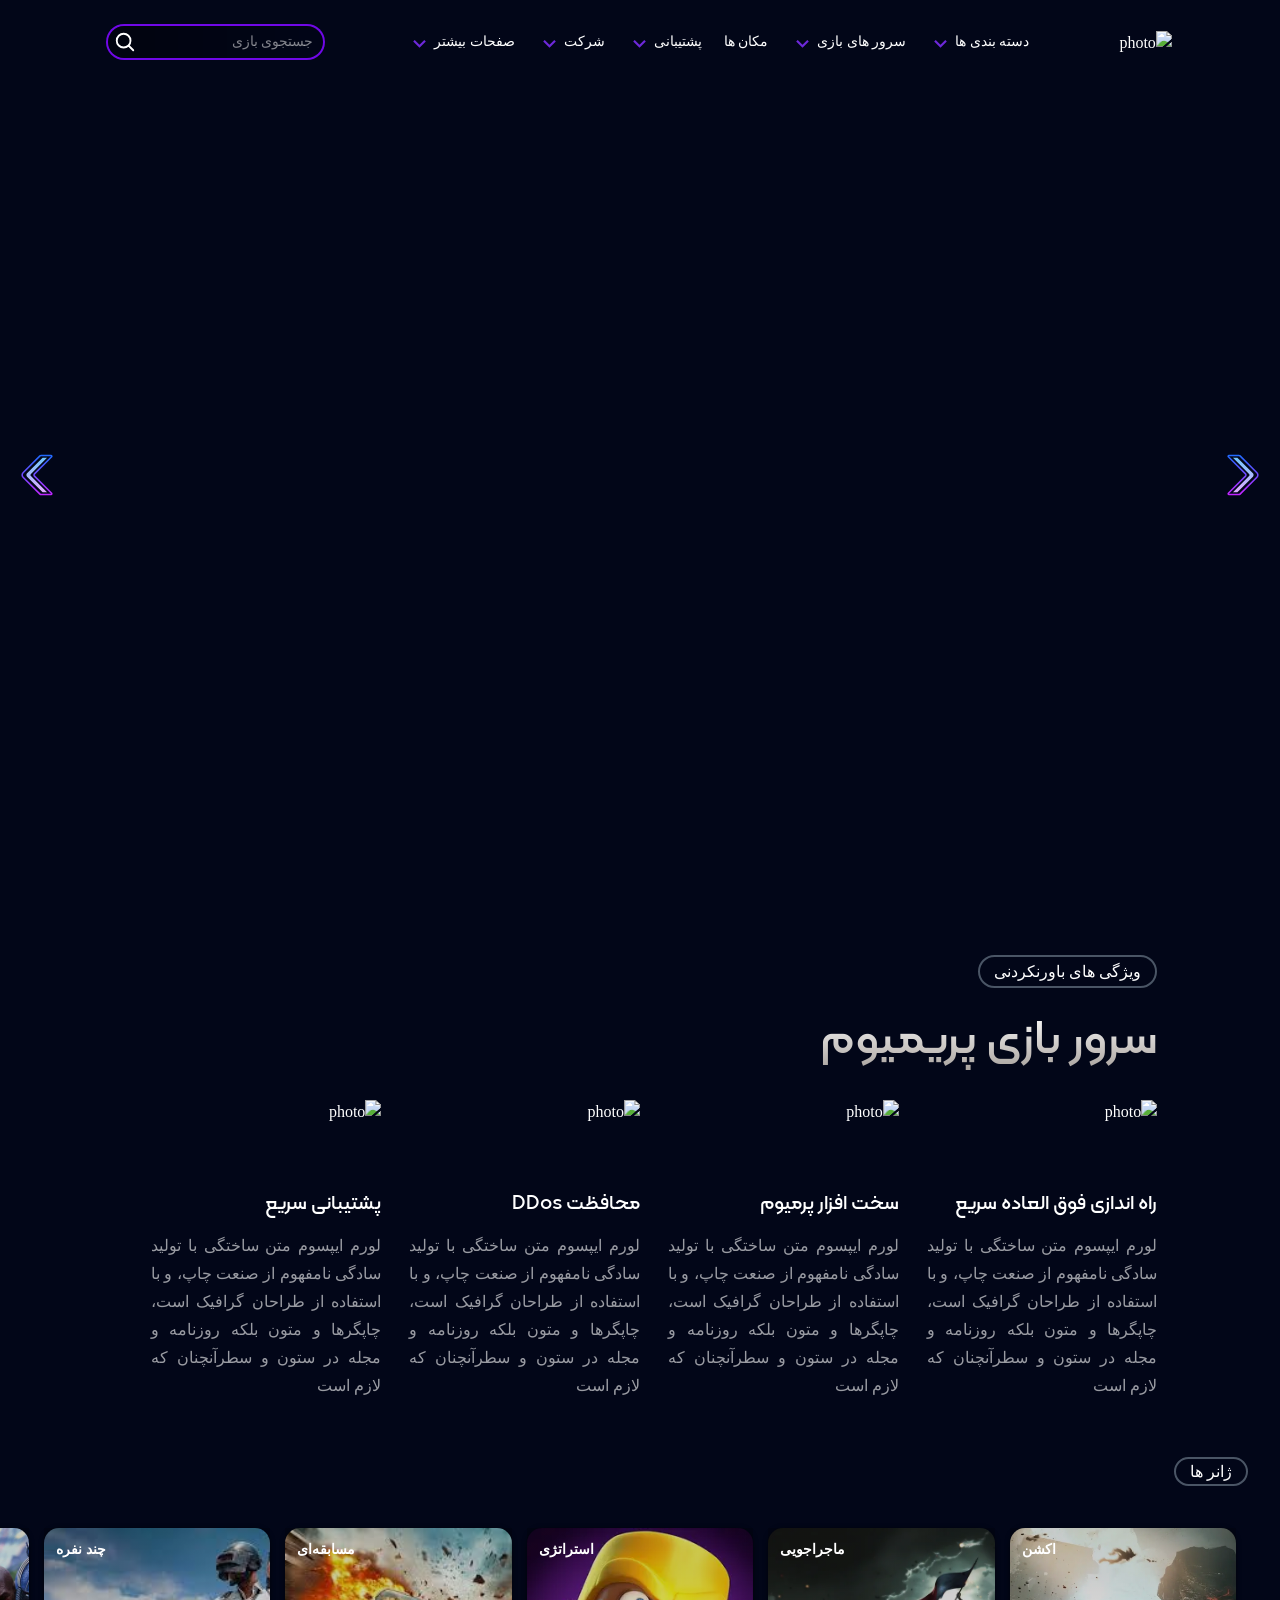
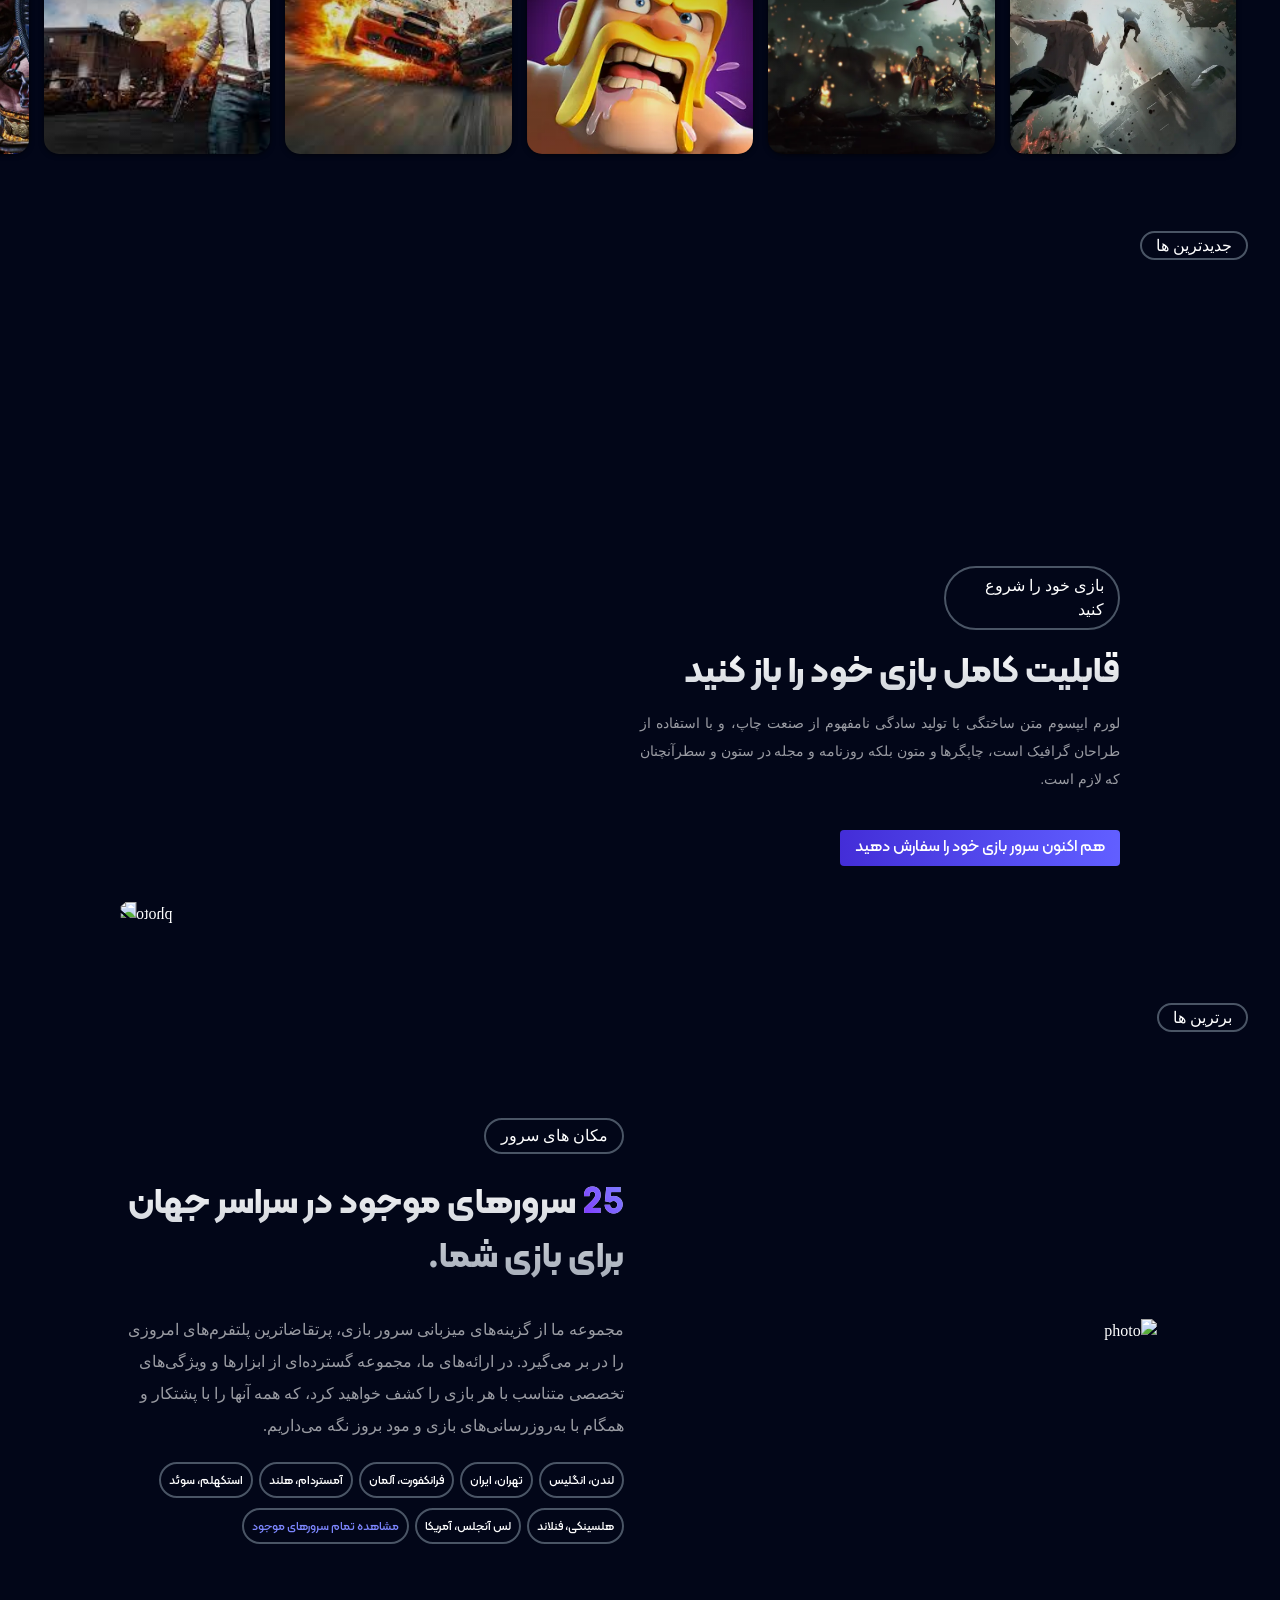
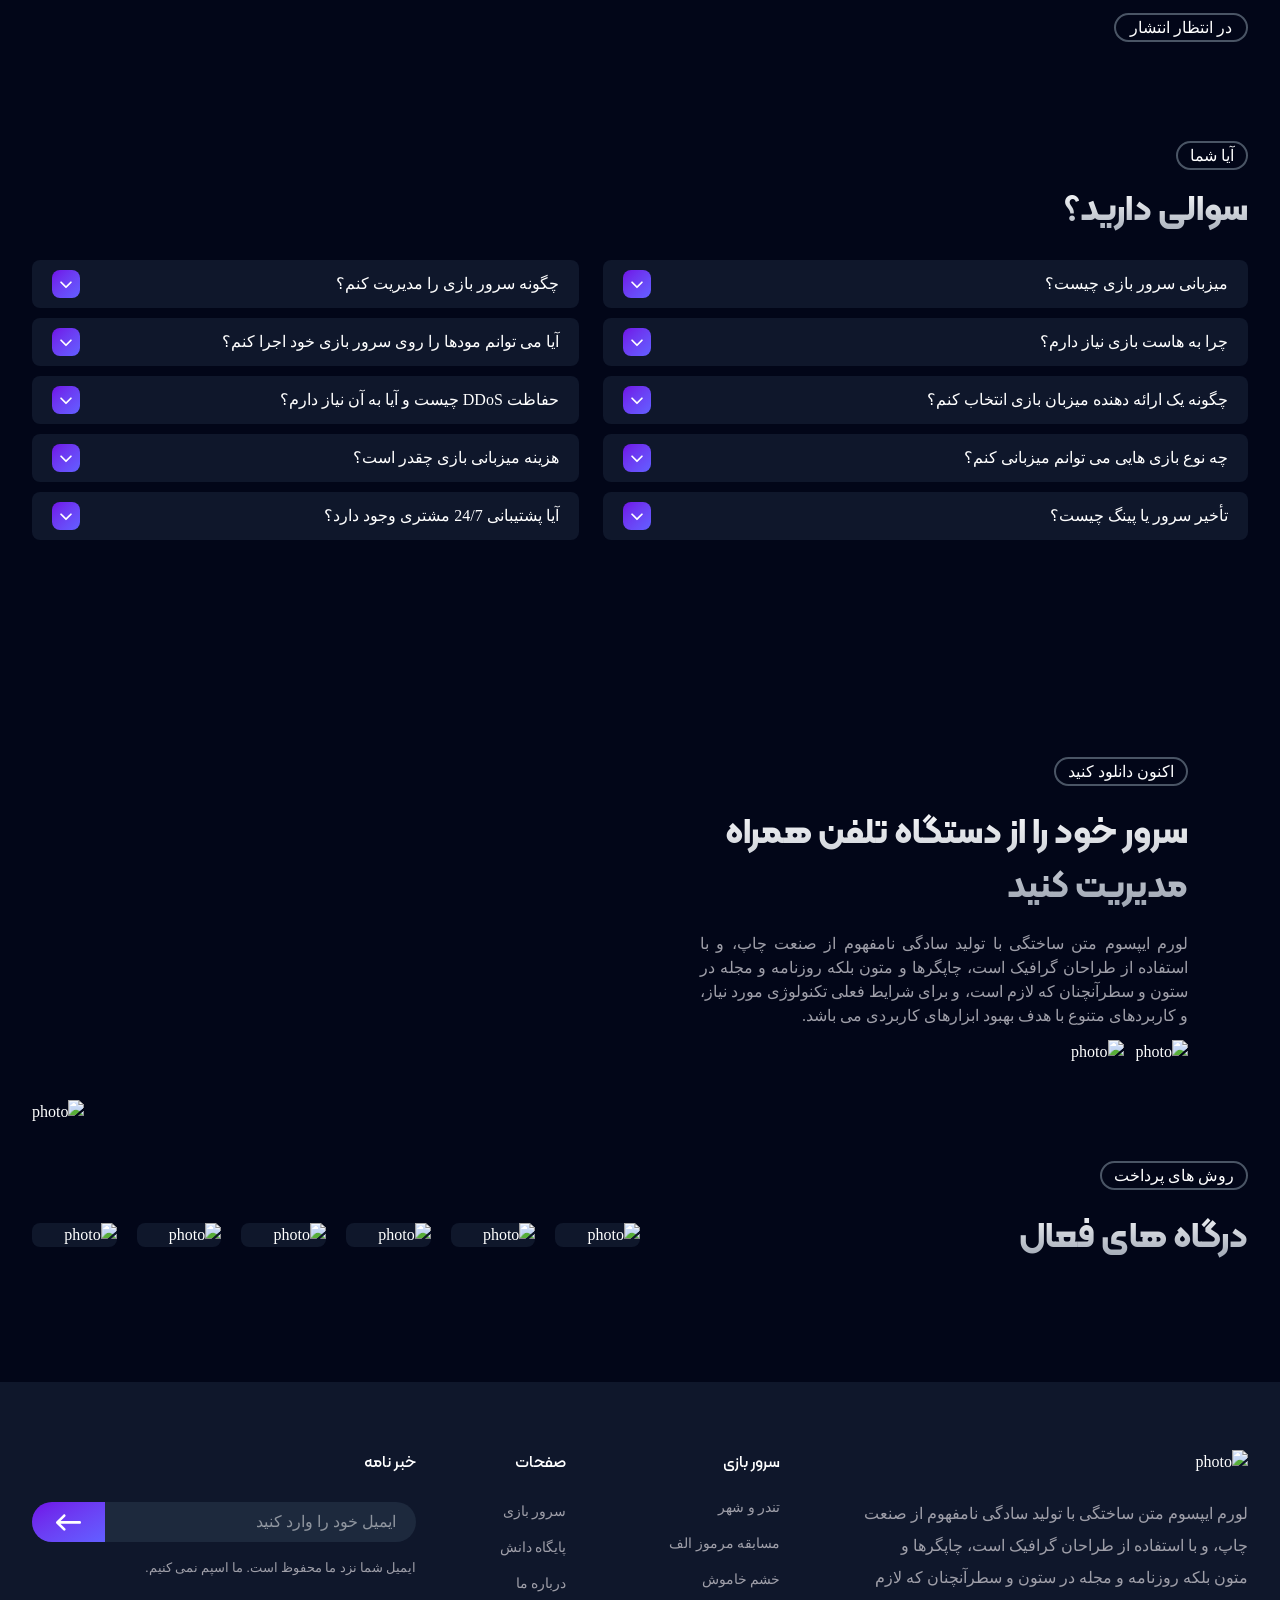
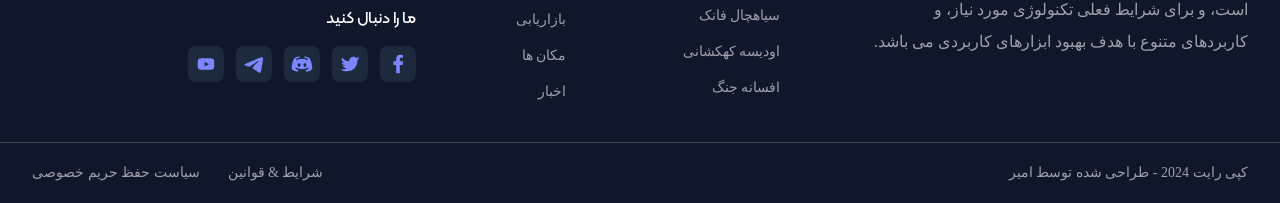
==== index.html @ cc90fe08 "fix some bugs" ====
<!DOCTYPE html>
<html dir="rtl" class="overflow-x-hidden scroll-smooth">
  <head>
    <meta charset="UTF-8" />
    <meta name="viewport" content="width=device-width, initial-scale=1.0" />
    <title>Play host</title>
    <link rel="preload" href="img/loading-img.png" as="image">
    <link rel="preload" href="img/cursors/custom-cursor.png" as="image">
    <link rel="preload" href="img/cursors/custom-pointer.png" as="image">
    <link rel="icon" type="image/x-icon" href="img/icons8-game-96.png">
    <link rel="stylesheet" href="assets/swiper-bundle.min.css">
    <link href="assets/aos.css" rel="stylesheet">
    <link href="./src/output.css" rel="stylesheet" />
  </head>
  <body id="top"  >
   <div dir="ltr" id="loader" class=" h-screen w-screen justify-center items-center flex flex-col overflow-hidden md:bg-gradient-to-r from-[#13bde844]  via-[#020618] via-[50%] to-[#d819395f]">
      <img
        class="loading-img"
        width="600"
        height="100"
        src="img/loading-img.png"
        alt="loading"
      />
        <h1 class="loading-text font-extrabold text-3xl md:text-5xl">L O A D I N G ...</h1>
   </div>
  
    <div class="content hidden">
  
    <!-- start up to top section  -->
    <div id="up-to-top-container" class="fixed hidden  items-center gap-6 -right-10 top-1/2 z-100 -rotate-90 text-white text-sm opacity-0 invisible transition-all duration-500 md:flex">
      <a href="#top">به بالا بروید</a>
      <div class="h-0.5 w-25 bg-gray-700 ">
        <div id="up-to-top" class="h-full w-0  bg-indigo-700  transition-all"></div>
      </div>
     </div>
      <!-- finish up to top section  -->

      <!-- start header section -->
      <header  class="h-auto md:h-screen w-screen relative overflow-hidden select-none">
         <!-- start navbar section -->
        <nav class="bg-slate-950 py-2 px-6 transition-all duration-300 flex justify-between items-center w-full fixed top-0 z-100 text-white select-none lg:bg-transparent  xl:justify-evenly 2xl:px-20" >
          <button id="toggle-menu-btn" class=" lg:hidden z-50">
            <svg
              xmlns="http://www.w3.org/2000/svg"
              viewBox="0 0 64 64"
              width="40"
              height="40"
            >
              <linearGradient
                id="BTq72ScaTZ1UBmT8omo2pa"
                x1="32"
                x2="32"
                y1="5.333"
                y2="59.867"
                gradientUnits="userSpaceOnUse"
                spreadMethod="reflect"
              >
                <stop offset="0" stop-color="#1a6dff" />
                <stop offset="1" stop-color="#c822ff" />
              </linearGradient>
              <path
                fill="url(#BTq72ScaTZ1UBmT8omo2pa)"
                d="M32,58C17.663,58,6,46.337,6,32S17.663,6,32,6s26,11.663,26,26S46.337,58,32,58z M32,8 C18.767,8,8,18.767,8,32s10.767,24,24,24s24-10.767,24-24S45.233,8,32,8z"
              />
              <linearGradient
                id="BTq72ScaTZ1UBmT8omo2pb"
                x1="32"
                x2="32"
                y1="5.333"
                y2="59.867"
                gradientUnits="userSpaceOnUse"
                spreadMethod="reflect"
              >
                <stop offset="0" stop-color="#1a6dff" />
                <stop offset="1" stop-color="#c822ff" />
              </linearGradient>
              <path
                fill="url(#BTq72ScaTZ1UBmT8omo2pb)"
                d="M32,52c-11.028,0-20-8.972-20-20s8.972-20,20-20s20,8.972,20,20S43.028,52,32,52z M32,14 c-9.925,0-18,8.075-18,18s8.075,18,18,18s18-8.075,18-18S41.925,14,32,14z"
              />
              <linearGradient
                id="BTq72ScaTZ1UBmT8omo2pc"
                x1="32"
                x2="32"
                y1="21.5"
                y2="26.336"
                gradientUnits="userSpaceOnUse"
                spreadMethod="reflect"
              >
                <stop offset="0" stop-color="#6dc7ff" />
                <stop offset="1" stop-color="#e6abff" />
              </linearGradient>
              <path
                fill="url(#BTq72ScaTZ1UBmT8omo2pc)"
                d="M42,25c0,0.552-0.448,1-1,1H23c-0.552,0-1-0.448-1-1v-2c0-0.552,0.448-1,1-1h18 c0.552,0,1,0.448,1,1V25z"
              />
              <linearGradient
                id="BTq72ScaTZ1UBmT8omo2pd"
                x1="32"
                x2="32"
                y1="29.333"
                y2="34.5"
                gradientUnits="userSpaceOnUse"
                spreadMethod="reflect"
              >
                <stop offset="0" stop-color="#6dc7ff" />
                <stop offset="1" stop-color="#e6abff" />
              </linearGradient>
              <path
                fill="url(#BTq72ScaTZ1UBmT8omo2pd)"
                d="M42,33c0,0.552-0.448,1-1,1H23c-0.552,0-1-0.448-1-1v-2c0-0.552,0.448-1,1-1h18 c0.552,0,1,0.448,1,1V33z"
              />
              <linearGradient
                id="BTq72ScaTZ1UBmT8omo2pe"
                x1="32"
                x2="32"
                y1="37"
                y2="41.337"
                gradientUnits="userSpaceOnUse"
                spreadMethod="reflect"
              >
                <stop offset="0" stop-color="#6dc7ff" />
                <stop offset="1" stop-color="#e6abff" />
              </linearGradient>
              <path
                fill="url(#BTq72ScaTZ1UBmT8omo2pe)"
                d="M42,41c0,0.552-0.448,1-1,1H23c-0.552,0-1-0.448-1-1v-2c0-0.552,0.448-1,1-1h18 c0.552,0,1,0.448,1,1V41z"
              />
            </svg>
          </button>
          <a href="index.html" class="py-3 z-50 max-w-48 lg:max-w-42 xl:max-w-48">
            <img class="md:hidden" src="img/navbar/logo-mobile.png" alt="photo" />
            <img
              class="hidden md:inline-block"
              src="  img/navbar/logo.png"
              alt="photo"
            />
          </a>
          <ul id="toggle-menu"  class= "scrollbar-hidden transition-all z-50 duration-700 ease-out bg-slate-950 text-sm absolute w-screen h-screen overflow-y-auto  divide-y-1 divide-gray-800 top-13 right-0 pt-10 pb-25 px-5 md:pr-12 translate-x-3/2 lg:static lg:overflow-visible lg:translate-0 lg:bg-transparent lg:flex  lg:gap-1.5 lg:w-auto lg:divide-y-0 lg:h-auto lg:my-0 lg:py-3 lg:px-0 xl:gap-4" >
            
            <li id="nav-items" class=" max-h-12 overflow-hidden w-11/12 flex flex-wrap justify-between items-center  transition-all duration-300 lg:overflow-visible  lg:w-auto lg:gap-0.5 lg:pr-1.5 lg:flex-nowrap lg:relative lg:hover:text-white group">
              <a href="javascript:void(0)" class="grow transition-all duration-300 hover:text-violet-300 py-3 lg:grow-0 lg:hover:text-white">دسته بندی ها</a>
              <svg
              class="lg:group-hover:rotate-180 transition-all duration-300"
                xmlns="http://www.w3.org/2000/svg"
                viewBox="0 0 24 24"
                width="25"
                height="25"
              >
                <path
                  d="M12 14.071L7.429 9.5 5.929 11 12 17.071 18.071 11 16.571 9.5z"
                  fill="#6D28D9"
                />
              <ul class=" w-1/1  pr-9  flex flex-col gap-0 transition-all duration-300 divide-y-1 divide-gray-800 lg:z-30 lg:absolute lg:top-4/2 lg:bg-slate-950 lg:px-0 lg:h-auto lg:w-56 lg:border-1 lg:border-slate-950 lg:opacity-0 lg:invisible lg:group-hover:top-1/1 lg:group-hover:opacity-100 lg:group-hover:visible">
                <li class=" block transition-all duration-300 hover:text-violet-300 lg:px-3 lg:hover:bg-violet-700 lg:hover:text-white"><a href="search.html?platform=1" class="py-3 block">بازی های Pc</a></li>
                <li class=" block transition-all duration-300 hover:text-violet-300 lg:px-3 lg:hover:bg-violet-700 lg:hover:text-white"><a href="search.html?platform=2" class="py-3 block">بازی های پلی استیشن</a></li>
                <li class=" block transition-all duration-300 hover:text-violet-300 lg:px-3 lg:hover:bg-violet-700 lg:hover:text-white"><a href="search.html?platform=8" class="py-3 block">بازی های Android</a></li>
                <li class=" block transition-all duration-300 hover:text-violet-300 lg:px-3 lg:hover:bg-violet-700 lg:hover:text-white"><a href="search.html?platform=4" class="py-3 block">بازی های ios</a></li>
                <li class=" block transition-all duration-300 hover:text-violet-300 lg:px-3 lg:hover:bg-violet-700 lg:hover:text-white"><a href="search.html?platform=3" class="py-3 block">بازی های Xbox</a></li>
              </ul>
            </li>
            <li id="nav-items" class=" max-h-12 overflow-hidden w-11/12 flex flex-wrap justify-between items-center  transition-all duration-300 lg:overflow-visible  lg:w-auto lg:gap-0.5 lg:pr-1.5 lg:flex-nowrap lg:relative lg:hover:text-white group ">
              <a href="javascript:void(0)" class="grow transition-all duration-300 hover:text-violet-300 py-3 lg:grow-0 lg:hover:text-white">سرور های بازی</a>
               <svg
              class="lg:group-hover:rotate-180 transition-all duration-300"
                xmlns="http://www.w3.org/2000/svg"
                viewBox="0 0 24 24"
                width="25"
                height="25"
              >
                <path
                  d="M12 14.071L7.429 9.5 5.929 11 12 17.071 18.071 11 16.571 9.5z"
                  fill="#6D28D9"
                />
              </svg>
              <ul class=" w-1/1  pr-9  flex flex-col gap-0 transition-all duration-300 divide-y-1 divide-gray-800 lg:z-30 lg:absolute lg:top-4/2 lg:bg-slate-950 lg:px-0 lg:h-auto lg:w-56 lg:border-1 lg:border-slate-950 lg:opacity-0 lg:invisible lg:group-hover:top-1/1 lg:group-hover:opacity-100 lg:group-hover:visible">
                <li class=" block transition-all duration-300 hover:text-violet-300 lg:px-3 lg:hover:bg-violet-700 lg:hover:text-white "><a href="javascript:void(0)" class="py-3 block">سرور بازی اول</a></li>
                <li class=" block transition-all duration-300 hover:text-violet-300 lg:px-3 lg:hover:bg-violet-700 lg:hover:text-white "><a href="javascript:void(0)" class="py-3 block">سرور بازی دوم</a></li>
                <li class=" block transition-all duration-300 hover:text-violet-300 lg:px-3 lg:hover:bg-violet-700 lg:hover:text-white "><a href="javascript:void(0)" class="py-3 block">جدول قیمت گزاری اول</a></li>
                <li class=" block transition-all duration-300 hover:text-violet-300 lg:px-3 lg:hover:bg-violet-700 lg:hover:text-white "><a href="javascript:void(0)" class="py-3 block">جدول قیمت گزاری دوم</a></li>
                <li class=" block transition-all duration-300 hover:text-violet-300 lg:px-3 lg:hover:bg-violet-700 lg:hover:text-white "><a href="javascript:void(0)" class="py-3 block">جدول قیمت گزاری سوم</a></li>
                <li class=" block transition-all duration-300 hover:text-violet-300 lg:px-3 lg:hover:bg-violet-700 lg:hover:text-white "><a href="javascript:void(0)" class="py-3 block">جدول قیمت گزاری چهارم</a></li>
  
              </ul>
            </li>
            <li id="nav-items" class=" max-h-12 overflow-hidden w-11/12 flex flex-wrap justify-between items-center  transition-all duration-300  lg:w-auto lg:gap-0.5 lg:pr-1.5 lg:flex-nowrap ">
              <a href="javascript:void(0)" class="grow transition-all duration-300 hover:text-violet-300 py-3 lg:grow-0 lg:hover:text-white ">مکان ها</a>          
            </li>
            <li id="nav-items" class=" max-h-12 overflow-hidden w-11/12 flex flex-wrap justify-between items-center  transition-all duration-300 lg:overflow-visible  lg:w-auto lg:gap-0.5 lg:pr-1.5 lg:flex-nowrap lg:relative lg:hover:text-white group ">
              <a href="javascript:void(0)" class="grow transition-all duration-300 hover:text-violet-300 py-3 lg:grow-0 lg:hover:text-white">پشتیبانی</a>
               <svg
              class="lg:group-hover:rotate-180 transition-all duration-300"
                xmlns="http://www.w3.org/2000/svg"
                viewBox="0 0 24 24"
                width="25"
                height="25"
              >
                <path
                  d="M12 14.071L7.429 9.5 5.929 11 12 17.071 18.071 11 16.571 9.5z"
                  fill="#6D28D9"
                />
              </svg>
              <ul class=" w-1/1  pr-9  flex flex-col gap-0 transition-all duration-300 divide-y-1 divide-gray-800 lg:z-30 lg:absolute lg:top-4/2 lg:bg-slate-950 lg:px-0 lg:h-auto lg:w-56 lg:border-1 lg:border-slate-950 lg:opacity-0 lg:invisible lg:group-hover:top-1/1 lg:group-hover:opacity-100 lg:group-hover:visible">
                <li class=" block transition-all duration-300 hover:text-violet-300 lg:px-3 lg:hover:bg-violet-700 lg:hover:text-white"><a href="javascript:void(0)" class="block py-3">پایگاه دانش</a></li>
                <li class=" block transition-all duration-300 hover:text-violet-300 lg:px-3 lg:hover:bg-violet-700 lg:hover:text-white"><a href="javascript:void(0)" class="block py-3">سوالات متداول</a></li>
                <li class=" block transition-all duration-300 hover:text-violet-300 lg:px-3 lg:hover:bg-violet-700 lg:hover:text-white"><a href="javascript:void(0)" class="block py-3">تماس با ما</a></li>
              </ul>
            </li>
            <li id="nav-items" class=" max-h-12 overflow-hidden w-11/12 flex flex-wrap justify-between items-center  transition-all duration-300 lg:overflow-visible  lg:w-auto lg:gap-0.5 lg:pr-1.5 lg:flex-nowrap lg:relative lg:hover:text-white group">
              <a href="javascript:void(0)" class="grow transition-all duration-300 hover:text-violet-300 py-3 lg:grow-0 lg:hover:text-white">شرکت</a>
               <svg
              class="lg:group-hover:rotate-180 transition-all duration-300"
                xmlns="http://www.w3.org/2000/svg"
                viewBox="0 0 24 24"
                width="25"
                height="25"
              >
                <path
                  d="M12 14.071L7.429 9.5 5.929 11 12 17.071 18.071 11 16.571 9.5z"
                  fill="#6D28D9"
                />
              </svg>
              <ul class=" w-1/1  pr-9  flex flex-col gap-0 transition-all duration-300 divide-y-1 divide-gray-800 lg:z-30 lg:absolute lg:top-4/2 lg:bg-slate-950 lg:px-0 lg:h-auto lg:w-56 lg:border-1 lg:border-slate-950 lg:opacity-0 lg:invisible lg:group-hover:top-1/1 lg:group-hover:opacity-100 lg:group-hover:visible">
                <li class=" block transition-all duration-300 hover:text-violet-300 lg:px-3 lg:hover:bg-violet-700 lg:hover:text-white"><a href="javascript:void(0)" class="block py-3">درباره ما</a></li>
                <li class=" block transition-all duration-300 hover:text-violet-300 lg:px-3 lg:hover:bg-violet-700 lg:hover:text-white"><a href="javascript:void(0)" class="block py-3">بازار یابی</a></li>
                <li class=" block transition-all duration-300 hover:text-violet-300 lg:px-3 lg:hover:bg-violet-700 lg:hover:text-white"><a href="javascript:void(0)" class="block py-3">اخبار</a></li>
                <li class=" block transition-all duration-300 hover:text-violet-300 lg:px-3 lg:hover:bg-violet-700 lg:hover:text-white"><a href="javascript:void(0)" class="block py-3">جزئیات خبر</a></li>
              </ul>
            </li>
            <li id="nav-items" class="max-h-12 overflow-hidden w-11/12 flex flex-wrap justify-between items-center  transition-all duration-300 lg:overflow-visible  lg:w-auto lg:gap-0.5 lg:pr-1.5 lg:flex-nowrap lg:relative lg:hover:text-white group ">
              <a href="javascript:void(0)" class="grow transition-all duration-300 hover:text-violet-300 py-3 lg:grow-0 lg:hover:text-white">صفحات بیشتر</a>
               <svg
              class="lg:group-hover:rotate-180 transition-all duration-300"
                xmlns="http://www.w3.org/2000/svg"
                viewBox="0 0 24 24"
                width="25"
                height="25"
              >
                <path
                  d="M12 14.071L7.429 9.5 5.929 11 12 17.071 18.071 11 16.571 9.5z"
                  fill="#6D28D9"
                />
              </svg>
              <ul class=" w-1/1  pr-9  flex flex-col gap-0 transition-all duration-300 divide-y-1 divide-gray-800 lg:z-30 lg:absolute lg:top-4/2 lg:bg-slate-950 lg:px-0 lg:h-auto lg:w-56 lg:border-1 lg:border-slate-950 lg:opacity-0 lg:invisible lg:group-hover:top-1/1 lg:group-hover:opacity-100 lg:group-hover:visible">
                <li class=" block transition-all duration-300 hover:text-violet-300 lg:px-3 lg:hover:bg-violet-700 lg:hover:text-white"><a href="index.html" class="block py-3">صفحه اصلی</a></li>
                <li class=" block transition-all duration-300 hover:text-violet-300 lg:px-3 lg:hover:bg-violet-700 lg:hover:text-white"><a href="login.html" class="block py-3">ورود / ثبت نام</a></li>
                <li class=" block transition-all duration-300 hover:text-violet-300 lg:px-3 lg:hover:bg-violet-700 lg:hover:text-white"><a href="search.html" class="block py-3">صفحه جستجو</a></li>
              </ul>
            </li>
          </ul>
         
  
          <div class="relative">
            <div id="nav-search-parent" class="absolute top-3/2 left-0 opacity-0 invisible lg:opacity-100 lg:visible lg:static flex items-center justify-between ring-2 ring-violet-700 rounded-full pr-2 py-0.5 overflow-hidden bg-gradient-to-r from-black/30 from-20% to-transparent transition-all duration-300">
              <input id="nav-input" class="grow border-0 outline-0 text-xs sm:text-sm px-0.5 py-1" type="text" placeholder="جستجوی بازی" >
              <button id="nav-search-btn" type="button" class="px-1.5 cursor-pointer">
                <svg width="22px" height="22px" viewBox="0 0 24 24" fill="none" xmlns="http://www.w3.org/2000/svg"><g id="SVGRepo_bgCarrier" stroke-width="0"></g><g id="SVGRepo_tracerCarrier" stroke-linecap="round" stroke-linejoin="round"></g><g id="SVGRepo_iconCarrier"> <path d="M15.7955 15.8111L21 21M18 10.5C18 14.6421 14.6421 18 10.5 18C6.35786 18 3 14.6421 3 10.5C3 6.35786 6.35786 3 10.5 3C14.6421 3 18 6.35786 18 10.5Z" stroke="#ffffff" stroke-width="2" stroke-linecap="round" stroke-linejoin="round"></path> </g></svg>
              </button>
            </div>
             <button id="nav-search-toggle" type="button" class="lg:hidden ">
               <svg class="pointer-events-none" xmlns="http://www.w3.org/2000/svg" viewBox="0 0 64 64" width="45" height="35">
  <linearGradient id="C4TdsG345VslfSD6bqYyXa" x1="20.499" x2="20.499" y1="13.001" y2="23.584" gradientUnits="userSpaceOnUse" spreadMethod="reflect">
    <stop offset="0" stop-color="#6dc7ff"/>
    <stop offset="1" stop-color="#e6abff"/>
  </linearGradient>
  <path fill="url(#C4TdsG345VslfSD6bqYyXa)" d="M25,14.001c-5,0-9.002,3.999-9.002,8.999H25V14.001z"/>
  <linearGradient id="C4TdsG345VslfSD6bqYyXb" x1="24.511" x2="26.011" y1="5.27" y2="59.777" gradientUnits="userSpaceOnUse" spreadMethod="reflect">
    <stop offset="0" stop-color="#1a6dff"/>
    <stop offset="1" stop-color="#c822ff"/>
  </linearGradient>
  <path fill="url(#C4TdsG345VslfSD6bqYyXb)" d="M24.999,10c-7.169,0-13.002,5.832-13.002,13.002s5.833,13.002,13.002,13.002 s13.002-5.832,13.002-13.002S32.168,10,24.999,10z M24.999,34.003c-6.066,0-11.001-4.935-11.001-11.001s4.935-11.001,11.001-11.001 s11.001,4.935,11.001,11.001S31.065,34.003,24.999,34.003z"/>
  <linearGradient id="C4TdsG345VslfSD6bqYyXc" x1="31.109" x2="32.609" y1="5.089" y2="59.595" gradientUnits="userSpaceOnUse" spreadMethod="reflect">
    <stop offset="0" stop-color="#1a6dff"/>
    <stop offset="1" stop-color="#c822ff"/>
  </linearGradient>
  <path fill="url(#C4TdsG345VslfSD6bqYyXc)" d="M54.77,48.559l-8.752-9.864c-0.719-0.812-1.995-0.92-2.845-0.243l-2.486,1.973l-4.125-4.994 c3.337-3.106,5.439-7.521,5.439-12.429C42.001,13.627,34.374,6,24.999,6S7.997,13.627,7.997,23.002s7.627,17.002,17.002,17.002 c3.749,0,7.207-1.234,10.021-3.298l4.099,4.963l-2.366,1.877c-0.434,0.344-0.698,0.832-0.746,1.374 c-0.047,0.539,0.127,1.06,0.49,1.469l8.753,9.865C46.272,57.406,47.739,58,49.215,58c1.169,0,2.344-0.373,3.307-1.137l1.607-1.274 c1.08-0.858,1.739-2.068,1.856-3.406C56.1,50.859,55.669,49.572,54.77,48.559z M9.997,23.002C9.997,14.73,16.727,8,24.999,8 s15.002,6.73,15.002,15.002s-6.729,15.002-15.002,15.002S9.997,31.274,9.997,23.002z M48.642,44.666l-6.467,5.133l-1.477-1.656 l6.472-5.136L48.642,44.666z M44.418,40.018c0.013-0.01,0.03-0.014,0.049-0.014c0.022,0,0.045,0.007,0.055,0.018l1.319,1.487 l-6.476,5.139l-1.368-1.534L44.418,40.018z M52.885,54.022l-1.607,1.274c-1.361,1.081-3.394,0.915-4.532-0.369l-3.239-3.632 l6.464-5.13l3.303,3.722c0.53,0.598,0.785,1.351,0.718,2.122C53.924,52.795,53.53,53.51,52.885,54.022z"/>
               </svg>          
             </button>
             
          </div>
        </nav>
         <!-- finish navbar section -->
         <!-- start slider btn section -->
         <div class="hidden sm:flex absolute  top-1/2 w-1/1  px-3 justify-between ">
          <button id="header-prev" class=" z-40">
            <svg xmlns="http://www.w3.org/2000/svg" viewBox="0 0 64 64" width="50" height="50">
              <linearGradient id="RAeVX7AeerTpT9bZbDDc3a" x1="32" x2="32" y1="4.667" y2="58.458" gradientUnits="userSpaceOnUse" spreadMethod="reflect">
                <stop offset="0" stop-color="#1a6dff"/>
                <stop offset="1" stop-color="#c822ff"/>
              </linearGradient>
              <path fill="url(#RAeVX7AeerTpT9bZbDDc3a)" d="M26.781,58H14.007c-0.814,0-1.542-0.486-1.854-1.238c-0.311-0.751-0.14-1.606,0.436-2.182 l21.915-21.871c0.188-0.189,0.294-0.441,0.294-0.709s-0.105-0.52-0.295-0.71L12.59,9.42c-0.576-0.575-0.747-1.431-0.437-2.182 C12.465,6.486,13.192,6,14.007,6h12.774c0.791,0,1.564,0.32,2.124,0.878l21.627,21.586C51.478,29.408,52,30.664,52,32 s-0.521,2.592-1.468,3.536L28.905,57.122C28.346,57.68,27.572,58,26.781,58z M14.007,8c-0.008,0-0.011,0.001-0.011,0.001 l21.92,21.874c1.172,1.172,1.172,3.078,0.001,4.249L14.002,55.996L26.781,56c0.265,0,0.524-0.107,0.712-0.294L49.12,34.12 C49.687,33.554,50,32.801,50,32s-0.313-1.554-0.88-2.12L27.493,8.294C27.305,8.107,27.046,8,26.781,8H14.007z"/>
              <linearGradient id="RAeVX7AeerTpT9bZbDDc3b" x1="32.384" x2="32.384" y1="8.333" y2="56.094" gradientUnits="userSpaceOnUse" spreadMethod="reflect">
                <stop offset="0" stop-color="#6dc7ff"/>
                <stop offset="1" stop-color="#e6abff"/>
              </linearGradient>
              <path fill="url(#RAeVX7AeerTpT9bZbDDc3b)" d="M44.71,34.12L25.111,53.709C24.925,53.895,24.672,54,24.408,54H19.18l20.576-20.586 c0.781-0.781,0.781-2.048,0-2.829L19.18,10h5.225c0.265,0,0.52,0.105,0.708,0.293L44.71,29.88C45.88,31.05,45.88,32.95,44.71,34.12z"/>
            </svg>
          </button>
          <button id="header-next" class=" z-40" >
            <svg xmlns="http://www.w3.org/2000/svg" viewBox="0 0 64 64" width="50" height="50">
              <linearGradient id="oeSK2TF1wiguYWdafvfBTa" x1="32" x2="32" y1="4.833" y2="59.946" gradientUnits="userSpaceOnUse" spreadMethod="reflect">
                <stop offset="0" stop-color="#1a6dff"/>
                <stop offset="1" stop-color="#c822ff"/>
              </linearGradient>
              <path fill="url(#oeSK2TF1wiguYWdafvfBTa)" d="M49.993,58H37.219c-0.791,0-1.564-0.32-2.124-0.878L13.468,35.536 C12.522,34.592,12,33.337,12,32.001s0.521-2.592,1.468-3.537L35.095,6.879C35.653,6.32,36.428,6,37.219,6h12.774 c0.814,0,1.542,0.486,1.854,1.238c0.311,0.751,0.14,1.606-0.436,2.182L29.496,31.292c-0.189,0.188-0.294,0.44-0.294,0.709 c0,0.268,0.104,0.52,0.295,0.708L51.41,54.58c0.576,0.575,0.747,1.431,0.437,2.182C51.535,57.514,50.808,58,49.993,58z M37.219,8 c-0.265,0-0.524,0.107-0.711,0.294L14.88,29.88C14.313,30.446,14,31.2,14,32.001s0.313,1.553,0.88,2.119l21.627,21.586 C36.695,55.893,36.954,56,37.219,56h12.774L28.084,34.125c-0.568-0.567-0.882-1.322-0.882-2.124c0-0.803,0.313-1.558,0.881-2.125 L49.998,8.004L49.993,8H37.219z"/>
              <linearGradient id="oeSK2TF1wiguYWdafvfBTb" x1="31.616" x2="31.616" y1="9.167" y2="55.237" gradientUnits="userSpaceOnUse" spreadMethod="reflect">
                <stop offset="0" stop-color="#6dc7ff"/>
                <stop offset="1" stop-color="#e6abff"/>
              </linearGradient>
              <path fill="url(#oeSK2TF1wiguYWdafvfBTb)" d="M19.29,34.12l19.599,19.588C39.075,53.895,39.328,54,39.592,54h5.228L24.244,33.415 c-0.781-0.781-0.781-2.048,0-2.829L44.82,10h-5.225c-0.265,0-0.52,0.106-0.708,0.293L19.29,29.88 C18.12,31.05,18.12,32.95,19.29,34.12z"/>
            </svg>
          </button>
        </div>
         <!-- finish slider btn section -->
  
             <!-- start header slider-number section  -->
          <div class="swiper-pagination mb-6 ml-5 sm:mb-10 sm:ml-10 font-[iran-num] z-10 max-w-25 ">
        
          </div>
             <!-- finish header slider-number section  -->
              <!-- start header slider section  -->
        <div class="swiper flex h-auto md:min-h-screen w-auto top-0 text-white">
          <div id="header-swiper-wrapper" class="swiper-wrapper" style="background-image:url();">
          
          </div>
          
        </div>
                    <!-- finish header slider section  -->
  
      </header>
   <!-- finish header section --> 
  
   <!-- start premium servers section  -->
   <section class="py-10 w-full text-white lg:pt-15 ">
    <div class="xl:max-w-10/12 px-10 mx-auto lg:px-4">
     <span class="py-1.5 px-3.5 border-2 rounded-full border-gray-600">ویژگی های باورنکردنی</span>
     <h2 class="font-[kalam] text-3xl my-7 bg-gradient-to-b from-white to-stone-400 bg-clip-text text-transparent lg:text-4xl lg:h-15 xl:text-5xl xl:h">سرور بازی پریمیوم</h2>
  
     <div class="flex  flex-wrap gap-10 md:justify-center md:gap-0 md:gap-y-10">
      <div data-aos="fade-left" data-aos-duration="900" class=" flex flex-col gap-4 w-auto md:max-w-1/2 md:pl-7 lg:w-1/4 lg:text-justify xl:max-w-78">
        <img class="size-18" src="img/premium-section/1.png" alt="photo">
        <h3 class="font-[kalam] text-xl">راه اندازی فوق العاده سریع</h3>
        <p class="opacity-60 leading-7  ">لورم ایپسوم متن ساختگی با تولید سادگی نامفهوم از صنعت چاپ، و با استفاده از طراحان گرافیک است، چاپگرها و متون بلکه روزنامه و مجله در ستون و سطرآنچنان که لازم است      </p>
      </div>
      <div data-aos="fade-left" data-aos-duration="1200" class=" flex flex-col gap-4 w-auto md:max-w-1/2 md:pl-7 lg:w-1/4 lg:text-justify xl:max-w-78">
        <img class="size-18" src="img/premium-section/2.png" alt="photo">
        <h3 class="font-[kalam] text-xl">سخت افزار پرمیوم</h3>
        <p class="opacity-60 leading-7  ">لورم ایپسوم متن ساختگی با تولید سادگی نامفهوم از صنعت چاپ، و با استفاده از طراحان گرافیک است، چاپگرها و متون بلکه روزنامه و مجله در ستون و سطرآنچنان که لازم است      </p>
      </div>
      <div data-aos="fade-left" data-aos-duration="1500" class=" flex flex-col gap-4 w-auto md:max-w-1/2 md:pl-7 lg:w-1/4 lg:text-justify xl:max-w-78">
        <img class="size-18" src="img/premium-section/3.png" alt="photo">
        <h3 class="font-[kalam] text-xl">محافظت DDos</h3>
        <p class="opacity-60 leading-7  ">لورم ایپسوم متن ساختگی با تولید سادگی نامفهوم از صنعت چاپ، و با استفاده از طراحان گرافیک است، چاپگرها و متون بلکه روزنامه و مجله در ستون و سطرآنچنان که لازم است      </p>
      </div>
      <div data-aos="fade-left" data-aos-duration="1800" class=" flex flex-col gap-4 w-auto md:max-w-1/2 md:pl-7 lg:w-1/4 lg:text-justify xl:max-w-78">
        <img class="size-18" src="img/premium-section/4.png" alt="photo">
        <h3 class="font-[kalam] text-xl">پشتیبانی سریع</h3>
        <p class="opacity-60 leading-7  ">لورم ایپسوم متن ساختگی با تولید سادگی نامفهوم از صنعت چاپ، و با استفاده از طراحان گرافیک است، چاپگرها و متون بلکه روزنامه و مجله در ستون و سطرآنچنان که لازم است      </p>
      </div>
     
      
  
      
    </div>
    </div>
  
    </section>
   <!-- finish premium servers section  -->
    <!-- start genres section  -->
  <section class=" text-white my-5">
    <div class="px-5 mx-auto sm:max-w-xl sm:px-0 md:max-w-[700px] lg:max-w-full lg:px-4 xl:max-w-7xl xl:px-8">
      <span class="py-1 px-3.5  border-2 rounded-full border-gray-600">ژانر ها</span>
    </div>
    <div class="genres-swiper relative my-8 lg:m-11">
      <div class="swiper-wrapper text-white select-none">
  <div data-aos="fade-left" data-aos-duration="800" class="card-parent aspect-1/1 swiper-slide">
    <a href="search.html?genre=4" class="card text-sm hover:text-lg bg-[url(../img/genres/action.webp)] ">
      <div class=" w-full h-full bg-gradient-to-b from-black/20 from-20% to-transparent p-3">
        اکشن
        <div class="glow"></div>
      </div>
    </a>
  </div>
  <div data-aos="fade-left" data-aos-duration="900" class="card-parent aspect-1/1 swiper-slide">
    <a href="search.html?genre=3" class="card text-sm hover:text-lg bg-[url(../img/genres/Adventure.jpg)]">
            <div class=" w-full h-full bg-gradient-to-b from-black/20 from-20% to-transparent p-3">
      ماجراجویی
      <div class="glow"></div>
      </div>
    </a>
  </div>
  <div data-aos="fade-left" data-aos-duration="1000" class="card-parent aspect-1/1 swiper-slide">
    <a href="search.html?genre=10" class="card text-sm hover:text-lg bg-[url(../img/genres/Strategy.webp)]">
            <div class=" w-full h-full bg-gradient-to-b from-black/20 from-20% to-transparent p-3">
      استراتژی
      <div class="glow"></div>
      </div>
    </a>
  </div>
    <div data-aos="fade-left" data-aos-duration="1100" class="card-parent aspect-1/1 swiper-slide">
    <a href="search.html?genre=1" class="card text-sm hover:text-lg bg-[url(../img/genres/Racing.jpg)]">
            <div class=" w-full h-full bg-gradient-to-b from-black/20 from-20% to-transparent p-3">
      مسابقه‌ای
      <div class="glow"></div>
      </div>
    </a>
  </div>
   <div data-aos="fade-left" data-aos-duration="1200" class="card-parent aspect-1/1 swiper-slide">
    <a href="search.html?genre=59" class="card text-sm hover:text-lg bg-[url(../img/genres/Battle-Royale.jpg)]">
            <div class=" w-full h-full bg-gradient-to-b from-black/20 from-20% to-transparent p-3">
      چند نفره
      <div class="glow"></div>
      </div>
    </a>
  </div>
  <div data-aos="fade-left" data-aos-duration="1300" class="card-parent aspect-1/1 swiper-slide">
    <a href="search.html?genre=5" class="card text-sm hover:text-lg bg-[url(../img/genres/RPG.jpg)]">
            <div class=" w-full h-full bg-gradient-to-b from-black/20 from-20% to-transparent p-3">
      نقش‌آفرینی
      <div class="glow"></div>
      </div>
    </a>
  </div>
  <div data-aos="fade-left" data-aos-duration="1400" class="card-parent aspect-1/1 swiper-slide">
    <a href="search.html?genre=2" class="card text-sm hover:text-lg bg-[url(../img/genres/Shooter.jpg)]">
            <div class=" w-full h-full bg-gradient-to-b from-black/20 from-20% to-transparent p-3">
      تیراندازی
      <div class="glow"></div>
      </div>
    </a>
  </div>
  <div data-aos="fade-left" data-aos-duration="1500" class="card-parent aspect-1/1 swiper-slide">
    <a href="search.html?genre=15" class="card text-sm hover:text-lg bg-[url(../img/genres/Sports.jpg)]">
            <div class=" w-full h-full bg-gradient-to-b from-black/20 from-20% to-transparent p-3">
      ورزشی
      <div class="glow"></div>
      </div>
    </a>
  </div>
  <div data-aos="fade-left" data-aos-duration="1600" class="card-parent aspect-1/1 swiper-slide">
    <a href="search.html?genre=6" class="card text-sm hover:text-lg bg-[url(../img/genres/Fighting.jpg)]">
            <div class=" w-full h-full bg-gradient-to-b from-black/20 from-20% to-transparent p-3">
      مبارزه‌ای
      <div class="glow"></div>
      </div>
    </a>
  </div>
  <div data-aos="fade-left" data-aos-duration="1300" class="card-parent aspect-1/1 swiper-slide">
    <a href="search.html?genre=14" class="card text-sm hover:text-lg bg-[url(../img/genres/Simulation.jpg)]">
            <div class=" w-full h-full bg-gradient-to-b from-black/20 from-20% to-transparent p-3">
      شبیه‌سازی
      <div class="glow"></div>
      </div>
    </a>
  </div>
  <div data-aos="fade-left" data-aos-duration="1300" class="card-parent aspect-1/1 swiper-slide">
    <a href="search.html?genre=28" class="card text-sm hover:text-lg bg-[url(../img/genres/Board-Games.jpg)]">
            <div class=" w-full h-full bg-gradient-to-b from-black/20 from-20% to-transparent p-3">
      بازی‌های رومیزی
      <div class="glow"></div>
      </div>
    </a>
  </div>
  <div data-aos="fade-left" data-aos-duration="1300" class="card-parent aspect-1/1 swiper-slide">
    <a href="search.html?genre=7" class="card text-sm hover:text-lg bg-[url(../img/genres/Puzzle.jpg)]">
            <div class=" w-full h-full bg-gradient-to-b from-black/20 from-20% to-transparent p-3">
      پازل
      <div class="glow"></div>
      </div>
    </a>
  </div>
  <div data-aos="fade-left" data-aos-duration="1300" class="card-parent aspect-1/1 swiper-slide">
    <a href="search.html?genre=11" class="card text-sm hover:text-lg bg-[url(../img/genres/Arcade.jpg)]">
            <div class=" w-full h-full bg-gradient-to-b from-black/20 from-20% to-transparent p-3">
      آرکید
      <div class="glow"></div>
      </div>
    </a>
  </div>
  <div data-aos="fade-left" data-aos-duration="1300" class="card-parent aspect-1/1 swiper-slide">
    <a href="search.html?genre=83" class="card text-sm hover:text-lg bg-[url(../img/genres/Platformer.png)]">
            <div class=" w-full h-full bg-gradient-to-b from-black/20 from-20% to-transparent p-3">
      پلتفرمر
      <div class="glow"></div>
      </div>
    </a>
  </div>
  <div data-aos="fade-left" data-aos-duration="1300" class="card-parent aspect-1/1 swiper-slide">
    <a href="search.html?genre=17" class="card text-sm hover:text-lg bg-[url(../img/genres/card.webp)]">
            <div class=" w-full h-full bg-gradient-to-b from-black/20 from-20% to-transparent p-3">
      کارتی
      <div class="glow"></div>
      </div>
    </a>
  </div>
  <div data-aos="fade-left" data-aos-duration="1300" class="card-parent aspect-1/1 swiper-slide">
    <a href="search.html?genre=34" class="card text-sm hover:text-lg bg-[url(../img/genres/Educational.jpg)]">
            <div class=" w-full h-full bg-gradient-to-b from-black/20 from-20% to-transparent p-3">
      آموزشی
      <div class="glow"></div>
      </div>
    </a>
  </div>
  <div data-aos="fade-left" data-aos-duration="1300" class="card-parent aspect-1/1 swiper-slide">
    <a href="search.html?genre=19" class="card text-sm hover:text-lg bg-[url(../img/genres/Family.jpg)] ">
            <div class=" w-full h-full bg-gradient-to-b from-black/20 from-20% to-transparent p-3">
      خانوادگی
      <div class="glow"></div>
      </div>
    </a>
  </div>
     </div>
    </div>
  
  </section>
    <!-- finish genres section  -->
        <!-- start new games section  -->
    <section class="mt-8 sm:mt-10 lg:mt-15 xl:mt-20 text-white">
      <div class="px-5 mx-auto sm:max-w-xl sm:px-0 md:max-w-[700px] lg:max-w-full lg:px-4 xl:max-w-7xl xl:px-8">
      <span class="py-1 px-3.5  border-2 rounded-full border-gray-600">جدیدترین ها</span>
    </div>
      <div class="new-game-swiper my-8 lg:m-11 select-none">
        <div id="new-game-swiper" class="swiper-wrapper">
        </div>
      </div>
      
      
    </section>
     <!-- finish new games section  -->
   <!-- start go to premium section  -->
<section class="py-6 md:py-10 w-full text-white lg:pt-40 ">
  <div class=" flex justify-center px-5 md:px-10  lg:px-4">
    <div data-aos="fade-up" data-aos-duration="1300" class="xl:max-w-10/12 w-full px-5 py-12 bg-[url(../img/premium-section/1.webp)] bg-fixed bg-center bg-no-repeat bg-cover flex flex-col gap-3 sm:px-10 md:gap-5 lg:relative  lg:py-15">
      <span class="py-1.5 px-3.5 border-2 rounded-full w-44 border-gray-600">بازی خود را شروع کنید</span>
      <h2 class="font-[kalam-bold] text-2xl bg-gradient-to-b from-white to-gray-300 bg-clip-text text-transparent lg:text-4xl lg:w-1/2">قابلیت کامل بازی خود را باز کنید    </h2>
      <p class="opacity-60 leading-7 text-sm text-justify md:w-4/5 lg:w-1/2">لورم ایپسوم متن ساختگی با تولید سادگی نامفهوم از صنعت چاپ، و با استفاده از طراحان گرافیک است، چاپگرها و متون بلکه روزنامه و مجله در ستون و سطرآنچنان که لازم است.    </p>
      <button  class="group custom-shadow-2 inline mt-4 max-h-9 w-full cursor-pointer group overflow-hidden  py-1 px-3 z-50 text-base rounded  font-[kalam] transition-all duration-300 ease-in bg-gradient-to-r from-indigo-700 to-indigo-500 sm:w-70">
        <span class="flex flex-col gap-3  text-sm text-nowrap -translate-y-3/5 transition-all duration-200 ease-in group-hover:translate-y-0 sm:text-base">
          <span>هم اکنون سرور بازی خود را سفارش دهید</span>
          <span>هم اکنون سرور بازی خود را سفارش دهید</span>
        </span>
      </button>
        <img class="hidden -scale-x-100 lg:block lg:absolute left-0 bottom-0" src="img/premium-section/avatar.webp" alt="photo">

    </div>
  </div>
</section>
   <!-- finish  go to premium section  -->
      <!-- start top games section  -->
    <section class="my-8 sm:my-10 lg:my-10 xl:my-10 text-white">
      <div class="px-5 mx-auto sm:max-w-xl sm:px-0 md:max-w-[700px] lg:max-w-full lg:px-4 xl:max-w-7xl xl:px-8">
      <span class="py-1 px-3.5  border-2 rounded-full border-gray-600">برترین ها</span>
    </div>
      <div class="top-game-swiper my-8 lg:m-11 select-none">
        <div id="top-game-swiper" class="swiper-wrapper">
        </div>
      </div>
      
      
    </section>
     <!-- finish top games section  -->
    <!-- start server section  -->
    <section class="mt-10 pb-3 text-white px-5 ">
      <div  class="flex flex-wrap gap-8 lg:flex-nowrap lg:items-center xl:max-w-10/12 xl:mx-auto">
        <div data-aos="fade-left" data-aos-duration="1300" class="w-1/1 sm:max-w-xl sm:mx-auto md:max-w-2xl lg:w-1/2 ">
          <img src="img/server section/server.webp" alt="photo">
        </div>
        <div data-aos="fade-right" data-aos-duration="1300" class="w-1/1 flex flex-col gap-5 sm:max-w-xl sm:mx-auto md:max-w-2xl lg:w-1/2">
          <span class="py-1 w-35 flex justify-center border-2 rounded-full border-gray-600 ">مکان های سرور</span>
          <h2 class="font-[kalam]  text-3xl leading-normal h-22 bg-gradient-to-b from-white to-gray-400 bg-clip-text text-transparent md:h-17 lg:font-[kalam-bold]  lg:text-4xl lg:h-30 "><span class="bg-gradient-to-tr from-violet-600 to-indigo-400 bg-clip-text text-transparent text-4xl font-bold">25</span> سرورهای موجود در سراسر جهان برای بازی شما. </h2>
         <p class="leading-8 opacity-60 ">مجموعه ما از گزینه‌های میزبانی سرور بازی، پرتقاضاترین پلتفرم‌های امروزی را در بر می‌گیرد. در ارائه‌های ما، مجموعه گسترده‌ای از ابزارها و ویژگی‌های تخصصی متناسب با هر بازی را کشف خواهید کرد، که همه آنها را با پشتکار و همگام با به‌روزرسانی‌های بازی و مود بروز نگه می‌داریم.</p>
         <div class="flex flex-wrap gap-1.5 gap-y-2.5"> 
          <span class="font-[kalam] p-2 text-xs w-auto border-2 rounded-full border-gray-600 ">لندن، انگلیس</span>
          <span class="font-[kalam] p-2 text-xs w-auto border-2 rounded-full border-gray-600 ">تهران، ایران</span>
          <span class="font-[kalam] p-2 text-xs w-auto border-2 rounded-full border-gray-600 ">فرانکفورت، آلمان</span>
          <span class="font-[kalam] p-2 text-xs w-auto border-2 rounded-full border-gray-600 ">آمستردام، هلند</span>
          <span class="font-[kalam] p-2 text-xs w-auto border-2 rounded-full border-gray-600 ">استکهلم، سوئد</span>
          <span class="font-[kalam] p-2 text-xs w-auto border-2 rounded-full border-gray-600 ">هلسینکی، فنلاند</span>
          <span class="font-[kalam] p-2 text-xs w-auto border-2 rounded-full border-gray-600 ">لس آنجلس، آمریکا</span>
          <a class="font-[kalam] p-2 text-xs w-auto border-2 rounded-full cursor-pointer text-indigo-400 border-gray-600 ">مشاهده تمام سرورهای موجود</a>
          
  
         </div>
        </div>
      </div>
    </section>
    <!-- finish server section  -->
    <!-- start feature games section  -->
    <section class="my-8 sm:my-10 lg:my-10 xl:my-15 text-white">
      <div class="px-5 mx-auto sm:max-w-xl sm:px-0 md:max-w-[700px] lg:max-w-full lg:px-4 xl:max-w-7xl xl:px-8">
      <span class="py-1 px-3.5  border-2 rounded-full border-gray-600"> در انتظار انتشار</span>
    </div>
      <div class="feature-game-swiper my-8 lg:m-11 select-none">
        <div id="feature-game-swiper" class="swiper-wrapper">
        </div>
      </div>
      
      
    </section>
     <!-- finish feature games section  -->

 
    <!-- start faq section  -->
   <section class="text-white ">
    <div class="px-5 mx-auto sm:max-w-xl sm:px-0 md:max-w-[700px] lg:max-w-full lg:px-4 xl:max-w-7xl xl:px-8">
      <span class="py-1 px-3 border-2 rounded-full border-gray-600 ">آیا شما</span>
      <h2 class="font-[kalam-bold] my-5 w-1/1 text-3xl  h-13 bg-gradient-to-b from-white to-gray-400 bg-clip-text text-transparent lg:text-4xl lg:w-auto">سوالی دارید؟</h2>
     <div class=" flex flex-col gap-2.5 lg:flex-row lg:gap-6">
      <div data-aos="fade-left" class="flex flex-col gap-2.5 ">
        <div  class="h-12 overflow-hidden transition-all duration-300 ease-in ">
          <button id="accordion" class=" cursor-pointer text-sm sm:text-base w-full h-12 px-5 flex justify-between items-center rounded-lg bg-slate-900">
            <span>میزبانی سرور بازی چیست؟</span>
            <span class="w-7 h-7 flex justify-center items-center rounded-lg bg-gradient-to-br from-violet-700 to-indigo-500"><svg class="transition-all duration-300 ease-in" width="14" height="14" viewBox="0 0 1024 1024" xmlns="http://www.w3.org/2000/svg" fill="#000000"><g id="SVGRepo_bgCarrier" stroke-width="0"></g><g id="SVGRepo_tracerCarrier" stroke-linecap="round" stroke-linejoin="round"></g><g id="SVGRepo_iconCarrier"><path fill="#ffffff" d="M104.704 338.752a64 64 0 0 1 90.496 0l316.8 316.8 316.8-316.8a64 64 0 0 1 90.496 90.496L557.248 791.296a64 64 0 0 1-90.496 0L104.704 429.248a64 64 0 0 1 0-90.496z"></path></g></svg></span>
          </button>
          <p class="text-zinc-400 py-5 leading-7">میزبانی بازی به فرآیند اجاره یا راه اندازی سرور برای اجرای بازی های آنلاین چند نفره اشاره دارد. این سرورها به بازیکنان این امکان را می‌دهند که در یک دنیای بازی با هم ارتباط برقرار کنند و با هم بازی کنند.        </p>
        </div>
        <div  class="h-12 overflow-hidden transition-all duration-300 ease-in ">
          <button id="accordion" class="  cursor-pointer text-sm sm:text-base w-full h-12 px-5 flex justify-between items-center rounded-lg bg-slate-900">
            <span>چرا به هاست بازی نیاز دارم؟</span>
            <span class="w-7 h-7 flex justify-center items-center rounded-lg bg-gradient-to-br from-violet-700 to-indigo-500"><svg class="transition-all duration-300 ease-in" width="14" height="14" viewBox="0 0 1024 1024" xmlns="http://www.w3.org/2000/svg" fill="#000000"><g id="SVGRepo_bgCarrier" stroke-width="0"></g><g id="SVGRepo_tracerCarrier" stroke-linecap="round" stroke-linejoin="round"></g><g id="SVGRepo_iconCarrier"><path fill="#ffffff" d="M104.704 338.752a64 64 0 0 1 90.496 0l316.8 316.8 316.8-316.8a64 64 0 0 1 90.496 90.496L557.248 791.296a64 64 0 0 1-90.496 0L104.704 429.248a64 64 0 0 1 0-90.496z"></path></g></svg></span>
          </button>
          <p class="text-zinc-400 py-5 leading-7">میزبانی بازی برای بازی چند نفره ضروری است. این یک سرور اختصاصی فراهم می کند که بازیکنان می توانند به آن ملحق شوند و تجربه بازی روان و بدون تاخیر را تضمین می کند. همچنین به شما امکان می دهد تنظیمات و حالت های بازی را شخصی سازی کنید.        </p>
        </div>
        <div  class="h-12 overflow-hidden transition-all duration-300 ease-in ">
          <button id="accordion" class="  cursor-pointer text-sm sm:text-base w-full h-12 px-5 flex justify-between items-center rounded-lg bg-slate-900">
            <span >چگونه یک ارائه دهنده میزبان بازی انتخاب کنم؟</span>
            <span class="w-7 h-7 flex justify-center items-center rounded-lg bg-gradient-to-br from-violet-700 to-indigo-500"><svg class="transition-all duration-300 ease-in" width="14" height="14" viewBox="0 0 1024 1024" xmlns="http://www.w3.org/2000/svg" fill="#000000"><g id="SVGRepo_bgCarrier" stroke-width="0"></g><g id="SVGRepo_tracerCarrier" stroke-linecap="round" stroke-linejoin="round"></g><g id="SVGRepo_iconCarrier"><path fill="#ffffff" d="M104.704 338.752a64 64 0 0 1 90.496 0l316.8 316.8 316.8-316.8a64 64 0 0 1 90.496 90.496L557.248 791.296a64 64 0 0 1-90.496 0L104.704 429.248a64 64 0 0 1 0-90.496z"></path></g></svg></span>
          </button>
          <p class="text-zinc-400 py-5 leading-7">هنگام انتخاب ارائه دهنده میزبانی بازی، عواملی مانند مکان سرور، عملکرد، مقیاس پذیری، پشتیبانی مشتری و قیمت را در نظر بگیرید. نظرات را بخوانید و از گیمرهای دیگر توصیه بخواهید.        </p>
        </div>
        <div  class="h-12 overflow-hidden transition-all duration-300 ease-in ">
          <button id="accordion" class="  cursor-pointer text-sm sm:text-base w-full h-12 px-5 flex justify-between items-center rounded-lg bg-slate-900">
            <span>چه نوع بازی هایی می توانم میزبانی کنم؟</span>
            <span class="w-7 h-7 flex justify-center items-center rounded-lg bg-gradient-to-br from-violet-700 to-indigo-500"><svg class="transition-all duration-300 ease-in" width="14" height="14" viewBox="0 0 1024 1024" xmlns="http://www.w3.org/2000/svg" fill="#000000"><g id="SVGRepo_bgCarrier" stroke-width="0"></g><g id="SVGRepo_tracerCarrier" stroke-linecap="round" stroke-linejoin="round"></g><g id="SVGRepo_iconCarrier"><path fill="#ffffff" d="M104.704 338.752a64 64 0 0 1 90.496 0l316.8 316.8 316.8-316.8a64 64 0 0 1 90.496 90.496L557.248 791.296a64 64 0 0 1-90.496 0L104.704 429.248a64 64 0 0 1 0-90.496z"></path></g></svg></span>
          </button>
          <p class="text-zinc-400 py-5 leading-7">شما می توانید انواع مختلفی از بازی ها را میزبانی کنید، از جمله بازی های تیراندازی اول شخص، بازی های نقش آفرینی، بازی های بقا، بازی های استراتژیک و غیره. نوع میزبانی بازی مورد نیاز شما بستگی به نیازهای بازی دارد.        </p>
        </div>
        <div  class="h-12 overflow-hidden transition-all duration-300 ease-in ">
          <button id="accordion" class="  cursor-pointer text-sm sm:text-base w-full h-12 px-5 flex justify-between items-center rounded-lg bg-slate-900">
            <span>تأخیر سرور یا پینگ چیست؟</span>
            <span class="w-7 h-7 flex justify-center items-center rounded-lg bg-gradient-to-br from-violet-700 to-indigo-500"><svg class="transition-all duration-300 ease-in" width="14" height="14" viewBox="0 0 1024 1024" xmlns="http://www.w3.org/2000/svg" fill="#000000"><g id="SVGRepo_bgCarrier" stroke-width="0"></g><g id="SVGRepo_tracerCarrier" stroke-linecap="round" stroke-linejoin="round"></g><g id="SVGRepo_iconCarrier"><path fill="#ffffff" d="M104.704 338.752a64 64 0 0 1 90.496 0l316.8 316.8 316.8-316.8a64 64 0 0 1 90.496 90.496L557.248 791.296a64 64 0 0 1-90.496 0L104.704 429.248a64 64 0 0 1 0-90.496z"></path></g></svg></span>
          </button>
          <p class="text-zinc-400 py-5 leading-7">تأخیر سرور یا پینگ زمان انتقال داده ها بین رایانه شما و سرور بازی را اندازه گیری می کند. مقادیر پینگ کمتر نشان دهنده پاسخگویی بهتر و تاخیر کمتر است.        </p>
        </div>
  
      </div>    
      <div data-aos="fade-right" class="flex flex-col gap-2.5 ">
        <div  class="h-12 overflow-hidden transition-all duration-300 ease-in ">
          <button id="accordion" class="  cursor-pointer text-sm sm:text-base w-full h-12 px-5 flex justify-between items-center rounded-lg bg-slate-900">
            <span>چگونه سرور بازی را مدیریت کنم؟</span>
            <span class="w-7 h-7 flex justify-center items-center rounded-lg bg-gradient-to-br from-violet-700 to-indigo-500"><svg class="transition-all duration-300 ease-in" width="14" height="14" viewBox="0 0 1024 1024" xmlns="http://www.w3.org/2000/svg" fill="#000000"><g id="SVGRepo_bgCarrier" stroke-width="0"></g><g id="SVGRepo_tracerCarrier" stroke-linecap="round" stroke-linejoin="round"></g><g id="SVGRepo_iconCarrier"><path fill="#ffffff" d="M104.704 338.752a64 64 0 0 1 90.496 0l316.8 316.8 316.8-316.8a64 64 0 0 1 90.496 90.496L557.248 791.296a64 64 0 0 1-90.496 0L104.704 429.248a64 64 0 0 1 0-90.496z"></path></g></svg></span>
          </button>
          <p class="text-zinc-400 py-5 leading-7">مدیریت سرور بازی بسته به ارائه دهنده هاست و نوع بازی متفاوت است. معمولاً برای پیکربندی تنظیمات، حالت‌ها و دسترسی پخش‌کننده به کنترل پنل یا رابط خط فرمان دسترسی خواهید داشت.        </p>
        </div>
        <div  class="h-12 overflow-hidden transition-all duration-300 ease-in ">
          <button id="accordion" class="  cursor-pointer text-sm sm:text-base w-full h-12 px-5 flex justify-between items-center rounded-lg bg-slate-900">
            <span>آیا می توانم مودها را روی سرور بازی خود اجرا کنم؟</span>
            <span class="w-7 h-7 flex justify-center items-center rounded-lg bg-gradient-to-br from-violet-700 to-indigo-500"><svg class="transition-all duration-300 ease-in" width="14" height="14" viewBox="0 0 1024 1024" xmlns="http://www.w3.org/2000/svg" fill="#000000"><g id="SVGRepo_bgCarrier" stroke-width="0"></g><g id="SVGRepo_tracerCarrier" stroke-linecap="round" stroke-linejoin="round"></g><g id="SVGRepo_iconCarrier"><path fill="#ffffff" d="M104.704 338.752a64 64 0 0 1 90.496 0l316.8 316.8 316.8-316.8a64 64 0 0 1 90.496 90.496L557.248 791.296a64 64 0 0 1-90.496 0L104.704 429.248a64 64 0 0 1 0-90.496z"></path></g></svg></span>
          </button>
          <p class="text-zinc-400 py-5 leading-7">بله، بسیاری از ارائه دهندگان میزبانی بازی از مدها پشتیبانی می کنند. می‌توانید برای بهبود گیم‌پلی یا شخصی‌سازی بازی به دلخواه، مدهایی را نصب و مدیریت کنید.        </p>
        </div>
        <div  class="h-12 overflow-hidden transition-all duration-300 ease-in ">
          <button id="accordion" class="  cursor-pointer text-sm sm:text-base w-full h-12 px-5 flex justify-between items-center rounded-lg bg-slate-900">
            <span>حفاظت DDoS چیست و آیا به آن نیاز دارم؟</span>
            <span class="w-7 h-7 flex justify-center items-center rounded-lg bg-gradient-to-br from-violet-700 to-indigo-500"><svg class="transition-all duration-300 ease-in" width="14" height="14" viewBox="0 0 1024 1024" xmlns="http://www.w3.org/2000/svg" fill="#000000"><g id="SVGRepo_bgCarrier" stroke-width="0"></g><g id="SVGRepo_tracerCarrier" stroke-linecap="round" stroke-linejoin="round"></g><g id="SVGRepo_iconCarrier"><path fill="#ffffff" d="M104.704 338.752a64 64 0 0 1 90.496 0l316.8 316.8 316.8-316.8a64 64 0 0 1 90.496 90.496L557.248 791.296a64 64 0 0 1-90.496 0L104.704 429.248a64 64 0 0 1 0-90.496z"></path></g></svg></span>
          </button>
          <p class="text-zinc-400 py-5 leading-7">حفاظت از DDoS (Distributed Denial of Service) به دفاع از سرور بازی خود در برابر حملات مخربی که می توانند گیم پلی را مختل کنند، کمک می کند. برای حفظ ثبات سرور، به ویژه برای بازی های محبوب، ضروری است.        </p>
        </div>
        <div  class="h-12 overflow-hidden transition-all duration-300 ease-in ">
          <button id="accordion" class="  cursor-pointer text-sm sm:text-base w-full h-12 px-5 flex justify-between items-center rounded-lg bg-slate-900">
            <span>هزینه میزبانی بازی چقدر است؟</span>
            <span class="w-7 h-7 flex justify-center items-center rounded-lg bg-gradient-to-br from-violet-700 to-indigo-500"><svg class="transition-all duration-300 ease-in" width="14" height="14" viewBox="0 0 1024 1024" xmlns="http://www.w3.org/2000/svg" fill="#000000"><g id="SVGRepo_bgCarrier" stroke-width="0"></g><g id="SVGRepo_tracerCarrier" stroke-linecap="round" stroke-linejoin="round"></g><g id="SVGRepo_iconCarrier"><path fill="#ffffff" d="M104.704 338.752a64 64 0 0 1 90.496 0l316.8 316.8 316.8-316.8a64 64 0 0 1 90.496 90.496L557.248 791.296a64 64 0 0 1-90.496 0L104.704 429.248a64 64 0 0 1 0-90.496z"></path></g></svg></span>
          </button>
          <p class="text-zinc-400 py-5 leading-7">هزینه های میزبانی بازی بسته به ارائه دهنده، نوع سرور و بازی متفاوت است. قیمت ها می تواند از چند هزار تومان در ماه برای سرورهای کوچک تا صدها هزار تومان برای سرورهای اختصاصی با کارایی بالا متغیر باشد.        </p>
        </div>
        <div  class="h-12 overflow-hidden transition-all duration-300 ease-in ">
          <button id="accordion" class="  cursor-pointer text-sm sm:text-base w-full h-12 px-5 flex justify-between items-center rounded-lg bg-slate-900">
            <span>آیا پشتیبانی 24/7 مشتری وجود دارد؟</span>
            <span class="w-7 h-7 flex justify-center items-center rounded-lg bg-gradient-to-br from-violet-700 to-indigo-500"><svg class="transition-all duration-300 ease-in" width="14" height="14" viewBox="0 0 1024 1024" xmlns="http://www.w3.org/2000/svg" fill="#000000"><g id="SVGRepo_bgCarrier" stroke-width="0"></g><g id="SVGRepo_tracerCarrier" stroke-linecap="round" stroke-linejoin="round"></g><g id="SVGRepo_iconCarrier"><path fill="#ffffff" d="M104.704 338.752a64 64 0 0 1 90.496 0l316.8 316.8 316.8-316.8a64 64 0 0 1 90.496 90.496L557.248 791.296a64 64 0 0 1-90.496 0L104.704 429.248a64 64 0 0 1 0-90.496z"></path></g></svg></span>
          </button>
          <p class="text-zinc-400 py-5 leading-7">بسیاری از ارائه دهندگان معتبر میزبانی بازی پشتیبانی 24/7 مشتری را برای کمک به مسائل فنی و مدیریت سرور ارائه می دهند.
  
          </p>
        </div>
  
  
      </div>    
     </div>
    </div>
   </section>
    <!-- finish faq section  -->
  
    <!-- start downloading section  -->
   <section class="my-10 text-white lg:mt-40 lg:mb-10">
    <div data-aos="fade-up" class="px-5 mx-auto  sm:max-w-xl sm:px-0 md:max-w-[700px] lg:max-w-full lg:px-4 xl:max-w-7xl xl:px-8">
      <div class="w-full h-full  bg-cover bg-center bg-fixed lg:relative"  style="background-image: url(img/downloading/2.webp);">
       <div class="w-full h-full p-10  lg:w-1/2 xl:p-15">
        <span class="py-1 px-3 border-2  rounded-full border-gray-600 ">اکنون دانلود کنید</span>
        <h2 class="font-[kalam-bold] my-5 w-1/1 text-3xl  leading-normal bg-gradient-to-b from-white to-gray-400 bg-clip-text text-transparent lg:text-4xl lg:w-auto">سرور خود را از دستگاه تلفن همراه مدیریت کنید      </h2>
       <p class="text-zinc-400 text-justify">لورم ایپسوم متن ساختگی با تولید سادگی نامفهوم از صنعت چاپ، و با استفاده از طراحان گرافیک است، چاپگرها و متون بلکه روزنامه و مجله در ستون و سطرآنچنان که لازم است، و برای شرایط فعلی تکنولوژی مورد نیاز، و کاربردهای متنوع با هدف بهبود ابزارهای کاربردی می باشد.     </p>
       <div class="flex gap-3 my-5 lg:my-0 lg:mt-3">
        <a href="javascript:void(0)">
          <img src="img/downloading/download-appstore.webp" alt="photo">
        </a>
        <a href="javascript:void(0)">
          <img src="img/downloading/download-playstore.webp" alt="photo">
        </a>
       </div>
      </div>
      <div class="hidden absolute lg:inline-block bottom-0 -left-10 xl:left-0">
        <img src="img/downloading/man-with-phone.webp" alt="photo">
      </div>
      </div>
    </div>
   </section>
    <!-- finish downloading section  -->
  
    <!-- start active ports section -->
  <section class="text-white mb-10 lg:mb-25">
    <div class="px-5 mx-auto  sm:max-w-xl sm:px-0 md:max-w-[700px] lg:max-w-full lg:px-4 xl:max-w-7xl xl:px-8">
      <span  class="py-1 px-3 border-2  rounded-full border-gray-600 ">روش های پرداخت</span>
      <div class="flex flex-wrap lg:flex-nowrap lg:items-center lg:justify-between">
        <h2 data-aos="fade-left" class="font-[kalam-bold] my-5 w-1/1 text-3xl  leading-normal bg-gradient-to-b from-white to-gray-400 bg-clip-text text-transparent lg:text-4xl lg:w-auto">درگاه های فعال      </h2>
       <div class="flex flex-wrap gap-5 sm:flex-nowrap lg:w-1/2">
        <a data-aos="fade-right" href="javascript:void(0)" class="w-1/4 grow bg-slate-900 rounded-lg"><img class="w-full" src="img/active post/visa.webp" alt="photo"></a>
        <a data-aos="fade-right" href="javascript:void(0)" class="w-1/4 grow bg-slate-900 rounded-lg"><img class="w-full" src="img/active post/mastercard.webp" alt="photo"></a>
        <a data-aos="fade-right" href="javascript:void(0)" class="w-1/4 grow bg-slate-900 rounded-lg"><img class="w-full" src="img/active post/paypal.webp" alt="photo"></a>
        <a data-aos="fade-right" href="javascript:void(0)" class="w-1/4 grow bg-slate-900 rounded-lg"><img class="w-full" src="img/active post/jcb.webp" alt="photo"></a>
        <a data-aos="fade-right" href="javascript:void(0)" class="w-1/4 grow bg-slate-900 rounded-lg"><img class="w-full" src="img/active post/skrill.webp" alt="photo"></a>
        <a data-aos="fade-right" href="javascript:void(0)" class="w-1/4 grow bg-slate-900 rounded-lg"><img class="w-full" src="img/active post/american-express.webp" alt="photo"></a>
       </div>
      </div>
  
    </div>
  
  </section>
    <!-- finish active ports section -->
     <!-- start footer section  -->
   <footer class="text-white bg-slate-900 pt-17">
    <div class="px-5 mx-auto  sm:max-w-xl sm:px-0 md:max-w-[700px] lg:max-w-full lg:px-4 xl:max-w-7xl xl:px-8">
     <div class="flex flex-wrap gap-8 pb-10 lg:flex-nowrap">
      <div class="lg:w-1/3">
        <img src="img/navbar/logo.png" alt="photo">
        <p class="text-zinc-400 mt-6 leading-8">لورم ایپسوم متن ساختگی با تولید سادگی نامفهوم از صنعت چاپ، و با استفاده از طراحان گرافیک است، چاپگرها و متون بلکه روزنامه و مجله در ستون و سطرآنچنان که لازم است، و برای شرایط فعلی تکنولوژی مورد نیاز، و کاربردهای متنوع با هدف بهبود ابزارهای کاربردی می باشد.      </p>
      </div>
      <div class="w-full flex justify-around lg:w-1/3">
        <div class="flex flex-col  gap-4">
          <span class="font-[kalam] mb-2">سرور بازی</span>
          <a href="javascript:void(0)" class="text-zinc-400 text-sm hover:text-indigo-500 transition-all duration-300">تندر و شهر</a>
          <a href="javascript:void(0)" class="text-zinc-400 text-sm hover:text-indigo-500 transition-all duration-300">مسابقه مرموز الف</a>
          <a href="javascript:void(0)" class="text-zinc-400 text-sm hover:text-indigo-500 transition-all duration-300">خشم خاموش</a>
          <a href="javascript:void(0)" class="text-zinc-400 text-sm hover:text-indigo-500 transition-all duration-300">سیاهچال فانک</a>
          <a href="javascript:void(0)" class="text-zinc-400 text-sm hover:text-indigo-500 transition-all duration-300">اودیسه کهکشانی</a>
          <a href="javascript:void(0)" class="text-zinc-400 text-sm hover:text-indigo-500 transition-all duration-300">افسانه جنگ</a>
    
        </div>
        <div class="flex flex-col  gap-4">
          <span class="font-[kalam] mb-3">صفحات</span>
          <a href="javascript:void(0)" class="text-zinc-400 text-sm hover:text-indigo-500 transition-all duration-300">سرور بازی</a>
          <a href="javascript:void(0)" class="text-zinc-400 text-sm hover:text-indigo-500 transition-all duration-300">پایگاه دانش</a>
          <a href="javascript:void(0)" class="text-zinc-400 text-sm hover:text-indigo-500 transition-all duration-300">درباره ما</a>
          <a href="javascript:void(0)" class="text-zinc-400 text-sm hover:text-indigo-500 transition-all duration-300">بازاریابی</a>
          <a href="javascript:void(0)" class="text-zinc-400 text-sm hover:text-indigo-500 transition-all duration-300">مکان ها</a>
          <a href="javascript:void(0)" class="text-zinc-400 text-sm hover:text-indigo-500 transition-all duration-300">اخبار</a>
    
        </div>
      </div>
      <div class="flex flex-col w-full gap-4 lg:w-1/3">
        <span class="font-[kalam] mb-3">خبر نامه</span>
        <div class="rounded-full flex justify-between h-10  pr-5  overflow-hidden bg-slate-800">
          <input class="border-0 outline-0  h-full w-7/10 " type="email" placeholder="ایمیل خود را وارد کنید">
          <button class="flex justify-center items-center cursor-pointer w-2/10 h-full bg-gradient-to-br from-violet-700 to-indigo-500">
            <svg width="25px" height="25px" viewBox="0 -6.5 38 38" version="1.1" xmlns="http://www.w3.org/2000/svg" xmlns:xlink="http://www.w3.org/1999/xlink" fill="#000000"><g id="SVGRepo_bgCarrier" stroke-width="0"></g><g id="SVGRepo_tracerCarrier" stroke-linecap="round" stroke-linejoin="round"></g><g id="SVGRepo_iconCarrier"> <title>left-arrow</title> <desc>Created with Sketch.</desc> <g id="icons" stroke="none" stroke-width="1" fill="none" fill-rule="evenodd"> <g id="ui-gambling-website-lined-icnos-casinoshunter" transform="translate(-1641.000000, -158.000000)" fill="#ffffff" fill-rule="nonzero"> <g id="1" transform="translate(1350.000000, 120.000000)"> <path d="M317.812138,38.5802109 L328.325224,49.0042713 L328.41312,49.0858421 C328.764883,49.4346574 328.96954,49.8946897 329,50.4382227 L328.998248,50.6209428 C328.97273,51.0514917 328.80819,51.4628128 328.48394,51.8313977 L328.36126,51.9580208 L317.812138,62.4197891 C317.031988,63.1934036 315.770571,63.1934036 314.990421,62.4197891 C314.205605,61.6415481 314.205605,60.3762573 314.990358,59.5980789 L322.274264,52.3739093 L292.99947,52.3746291 C291.897068,52.3746291 291,51.4850764 291,50.3835318 C291,49.2819872 291.897068,48.3924345 292.999445,48.3924345 L322.039203,48.3917152 L314.990421,41.4019837 C314.205605,40.6237427 314.205605,39.3584519 314.990421,38.5802109 C315.770571,37.8065964 317.031988,37.8065964 317.812138,38.5802109 Z" id="left-arrow" transform="translate(310.000000, 50.500000) scale(-1, 1) translate(-310.000000, -50.500000) "> </path> </g> </g> </g> </g></svg>
          </button>
        </div>
        <p class="text-zinc-400 text-[13px]">ایمیل شما نزد ما محفوظ است. ما اسپم نمی کنیم.      </p>
        <span class="font-[kalam] mt-3">ما را دنبال کنید      </span>
        <div class="flex gap-3">
          <a class="group cursor-pointer flex justify-center items-center rounded-lg bg-slate-800 w-9 h-9 transition-all duration-300 hover:bg-white hover:fill-red-300">
            <svg class="fill-indigo-400 group-hover:fill-violet-500 transition-all" xmlns="http://www.w3.org/2000/svg" x="0px" y="0px" width="22" height="22" viewBox="0,0,256,256">
              <g  fill-rule="nonzero" stroke="none" stroke-width="1" stroke-linecap="butt" stroke-linejoin="miter" stroke-miterlimit="10" stroke-dasharray="" stroke-dashoffset="0" font-family="none" font-weight="none" font-size="none" text-anchor="none" style="mix-blend-mode: normal"><g transform="scale(10.66667,10.66667)"><path d="M17.525,9h-3.525v-2c0,-1.032 0.084,-1.682 1.563,-1.682h1.868v-3.18c-0.909,-0.094 -1.823,-0.14 -2.738,-0.138c-2.713,0 -4.693,1.657 -4.693,4.699v2.301h-3v4l3,-0.001v9.001h4v-9.003l3.066,-0.001z"></path></g></g>
              </svg>
            </a>
          <a class="group cursor-pointer flex justify-center items-center rounded-lg bg-slate-800 w-9 h-9 transition-all duration-300 hover:bg-white hover:fill-red-300">
            <svg class="fill-indigo-400 group-hover:fill-violet-500 transition-all" xmlns="http://www.w3.org/2000/svg" viewBox="0 0 24 24" width="22" height="22">    <path d="M21.634,4.031c-0.815,0.385-2.202,1.107-2.899,1.245c-0.027,0.007-0.049,0.016-0.075,0.023 c-0.813-0.802-1.927-1.299-3.16-1.299c-2.485,0-4.5,2.015-4.5,4.5c0,0.131-0.011,0.372,0,0.5c-3.218,0-5.568-1.679-7.327-3.837 C3.438,4.873,3.188,5.024,3.136,5.23C3.019,5.696,2.979,6.475,2.979,7.031c0,1.401,1.095,2.777,2.8,3.63 c-0.314,0.081-0.66,0.139-1.02,0.139c-0.424,0-0.912-0.111-1.339-0.335c-0.158-0.083-0.499-0.06-0.398,0.344 c0.405,1.619,2.253,2.756,3.904,3.087c-0.375,0.221-1.175,0.176-1.543,0.176c-0.136,0-0.609-0.032-0.915-0.07 c-0.279-0.034-0.708,0.038-0.349,0.582c0.771,1.167,2.515,1.9,4.016,1.928c-1.382,1.084-3.642,1.48-5.807,1.48 c-0.438-0.01-0.416,0.489-0.063,0.674C3.862,19.504,6.478,20,8.347,20C15.777,20,20,14.337,20,8.999 c0-0.086-0.002-0.266-0.005-0.447C19.995,8.534,20,8.517,20,8.499c0-0.027-0.008-0.053-0.008-0.08 c-0.003-0.136-0.006-0.263-0.009-0.329c0.589-0.425,1.491-1.163,1.947-1.728c0.155-0.192,0.03-0.425-0.181-0.352 c-0.543,0.189-1.482,0.555-2.07,0.625c1.177-0.779,1.759-1.457,2.259-2.21C22.109,4.168,21.895,3.907,21.634,4.031z"/></svg>
          </a>
          <a class="group cursor-pointer flex justify-center items-center rounded-lg bg-slate-800 w-9 h-9 transition-all duration-300 hover:bg-white hover:fill-red-300">
            <svg class="fill-indigo-400 group-hover:fill-violet-500 transition-all" xmlns="http://www.w3.org/2000/svg" viewBox="0 0 30 30" width="22" height="22">    <path d="M25.12,6.946c-2.424-1.948-6.257-2.278-6.419-2.292c-0.256-0.022-0.499,0.123-0.604,0.357 c-0.004,0.008-0.218,0.629-0.425,1.228c2.817,0.493,4.731,1.587,4.833,1.647c0.478,0.278,0.638,0.891,0.359,1.368 C22.679,9.572,22.344,9.75,22,9.75c-0.171,0-0.343-0.043-0.501-0.135C21.471,9.598,18.663,8,15.002,8 C11.34,8,8.531,9.599,8.503,9.615C8.026,9.892,7.414,9.729,7.137,9.251C6.86,8.775,7.021,8.164,7.497,7.886 c0.102-0.06,2.023-1.158,4.848-1.65c-0.218-0.606-0.438-1.217-0.442-1.225c-0.105-0.235-0.348-0.383-0.604-0.357 c-0.162,0.013-3.995,0.343-6.451,2.318C3.564,8.158,1,15.092,1,21.087c0,0.106,0.027,0.209,0.08,0.301 c1.771,3.11,6.599,3.924,7.699,3.959c0.007,0.001,0.013,0.001,0.019,0.001c0.194,0,0.377-0.093,0.492-0.25l1.19-1.612 c-2.61-0.629-3.99-1.618-4.073-1.679c-0.444-0.327-0.54-0.953-0.213-1.398c0.326-0.443,0.95-0.541,1.394-0.216 C7.625,20.217,10.172,22,15,22c4.847,0,7.387-1.79,7.412-1.808c0.444-0.322,1.07-0.225,1.395,0.221 c0.324,0.444,0.23,1.066-0.212,1.392c-0.083,0.061-1.456,1.048-4.06,1.677l1.175,1.615c0.115,0.158,0.298,0.25,0.492,0.25 c0.007,0,0.013,0,0.019-0.001c1.101-0.035,5.929-0.849,7.699-3.959c0.053-0.092,0.08-0.195,0.08-0.301 C29,15.092,26.436,8.158,25.12,6.946z M11,19c-1.105,0-2-1.119-2-2.5S9.895,14,11,14s2,1.119,2,2.5S12.105,19,11,19z M19,19 c-1.105,0-2-1.119-2-2.5s0.895-2.5,2-2.5s2,1.119,2,2.5S20.105,19,19,19z"/></svg>
          </a>
          <a class="group cursor-pointer flex justify-center items-center rounded-lg bg-slate-800 w-9 h-9 transition-all duration-300 hover:bg-white hover:fill-red-300">
            <svg class="fill-indigo-400 group-hover:fill-violet-500 transition-all" xmlns="http://www.w3.org/2000/svg" viewBox="0 0 48 48" width="22" height="22"><path d="M5.83,23.616c12.568-5.529,28.832-12.27,31.077-13.203c5.889-2.442,7.696-1.974,6.795,3.434 c-0.647,3.887-2.514,16.756-4.002,24.766c-0.883,4.75-2.864,5.313-5.979,3.258c-1.498-0.989-9.059-5.989-10.7-7.163 c-1.498-1.07-3.564-2.357-0.973-4.892c0.922-0.903,6.966-6.674,11.675-11.166c0.617-0.59-0.158-1.559-0.87-1.086 c-6.347,4.209-15.147,10.051-16.267,10.812c-1.692,1.149-3.317,1.676-6.234,0.838c-2.204-0.633-4.357-1.388-5.195-1.676 C1.93,26.43,2.696,24.995,5.83,23.616z"/></svg>
          </a>
          <a class="group flex justify-center items-center rounded-lg bg-slate-800 w-9 h-9 transition-all duration-300 hover:bg-white hover:fill-red-300">
            <svg class="fill-indigo-400 group-hover:fill-violet-500 transition-all" xmlns="http://www.w3.org/2000/svg" viewBox="0 0 64 64" width="22" height="22"><path d="M53.527,17.427C55.714,19.677,56,23.252,56,32s-0.286,12.323-2.473,14.573C51.34,48.822,49.062,49,32,49 s-19.34-0.178-21.527-2.427C8.286,44.323,8,40.748,8,32s0.286-12.323,2.473-14.573S14.938,15,32,15S51.34,15.178,53.527,17.427z M27.95,39.417l12.146-7.038L27.95,25.451V39.417z"/></svg>
          </a>
        </div>
  
      </div>
     </div>
    </div>
    <hr class="opacity-20">
    <div class="px-5 mx-auto  sm:max-w-xl sm:px-0 md:max-w-[700px] lg:max-w-full lg:px-4 xl:max-w-7xl xl:px-8">
      <div class="flex flex-col  gap-3 text-sm text-zinc-400 py-5 md:flex-row md:justify-between">
        <span >کپی رایت 2024 - طراحی شده توسط امیر      </span>
        <div class="flex gap-7">
          <a href="javascript:void(0)">شرایط & قوانین</a>
          <a href="javascript:void(0)">سیاست حفظ حریم خصوصی</a>
        </div>
      </div>
    </div>
   </footer>
   <!-- finish footer section  -->
  </div>
    

      <script src="assets/swiper-bundle.min.js"></script>
      <script type="module" src="js/index.js"></script>
      <script src="assets/aos.js"></script>
    <script>
  AOS.init();
</script>
      <script type="module" src="js/eventListeners.js"></script>

  </body>
</html>
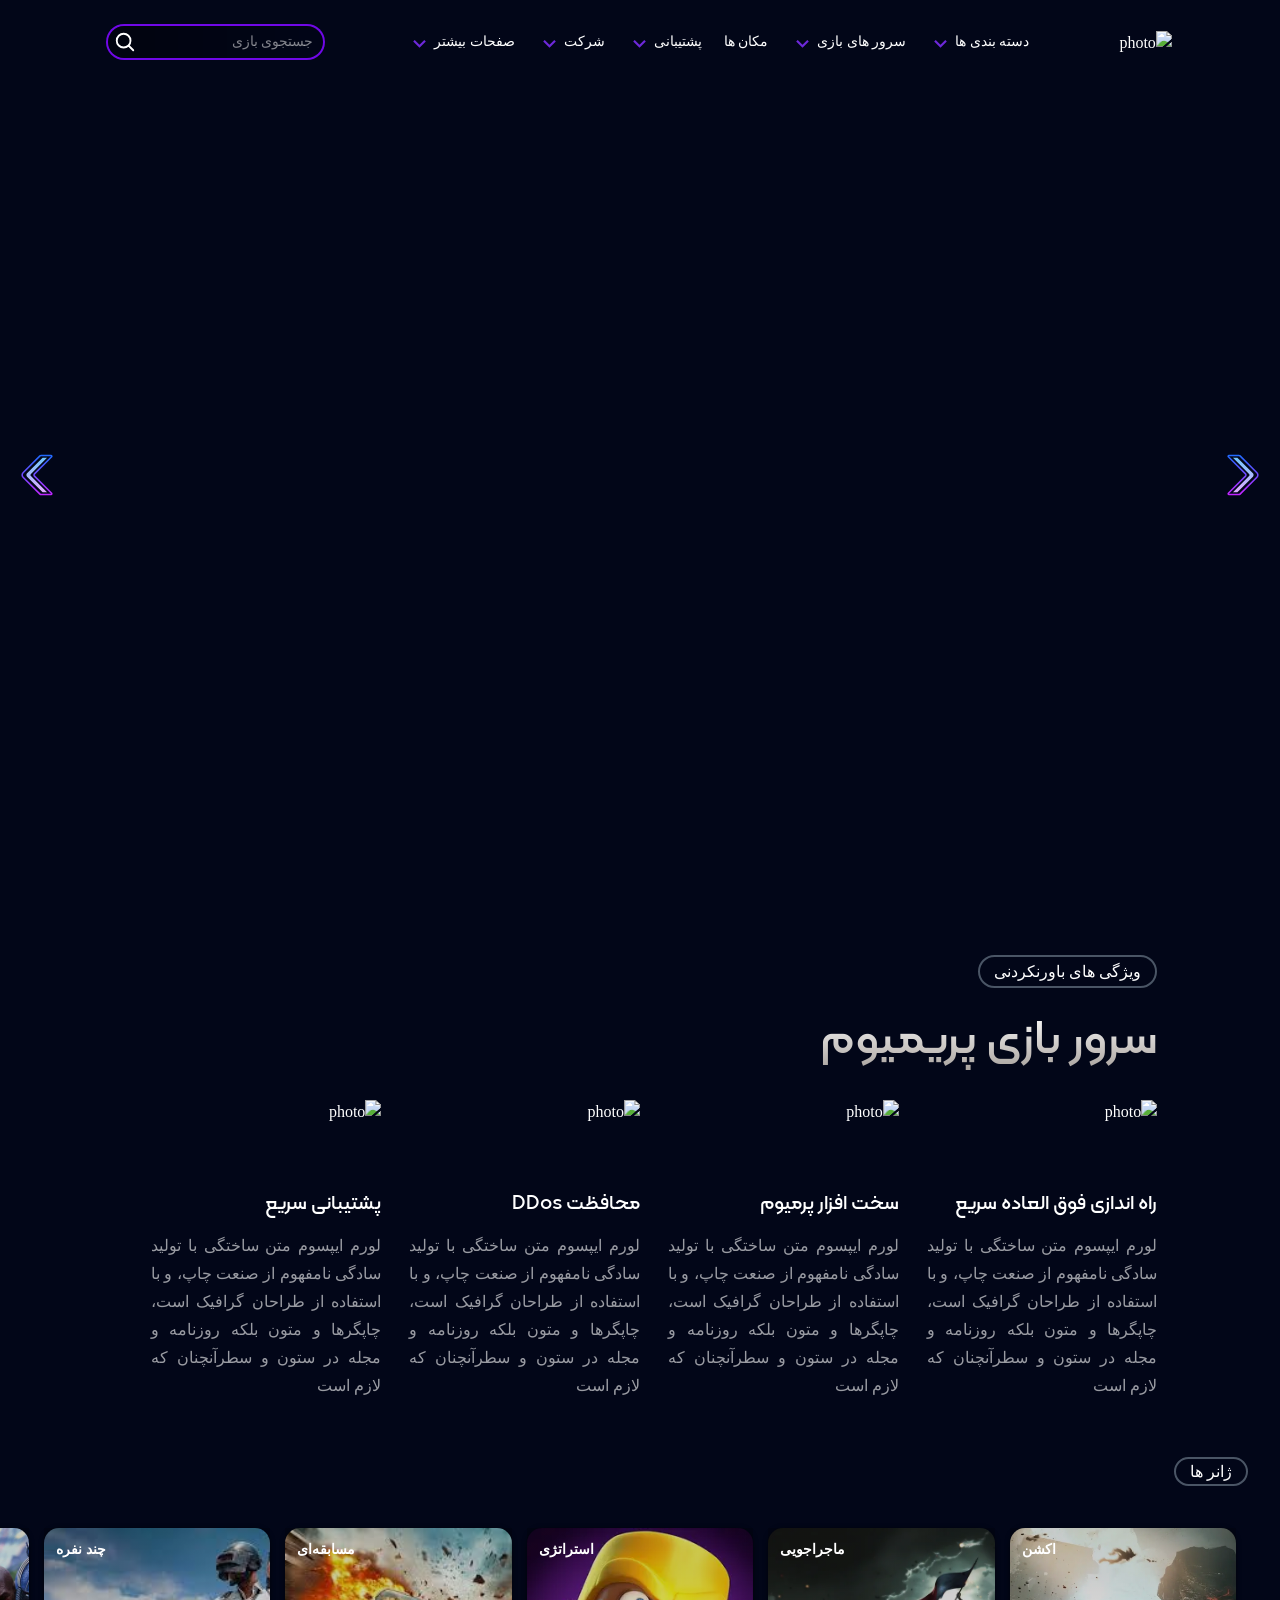
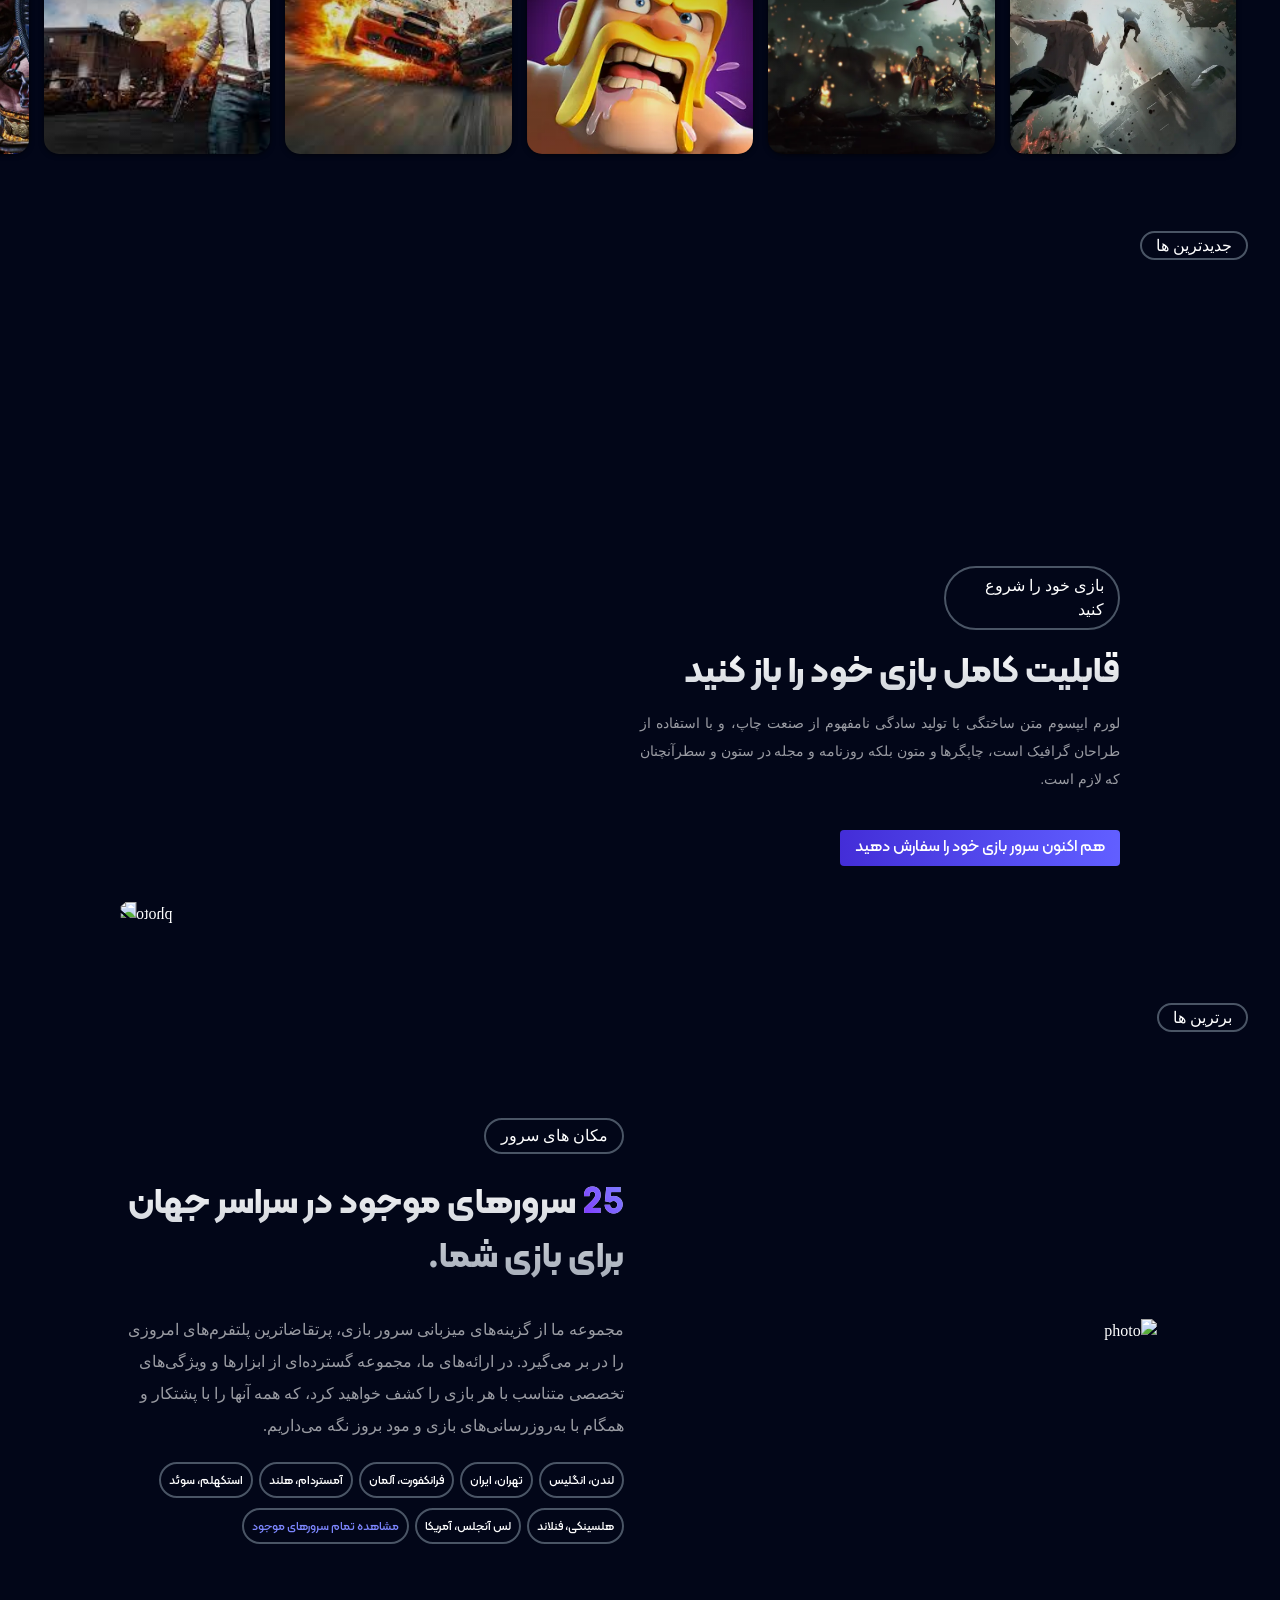
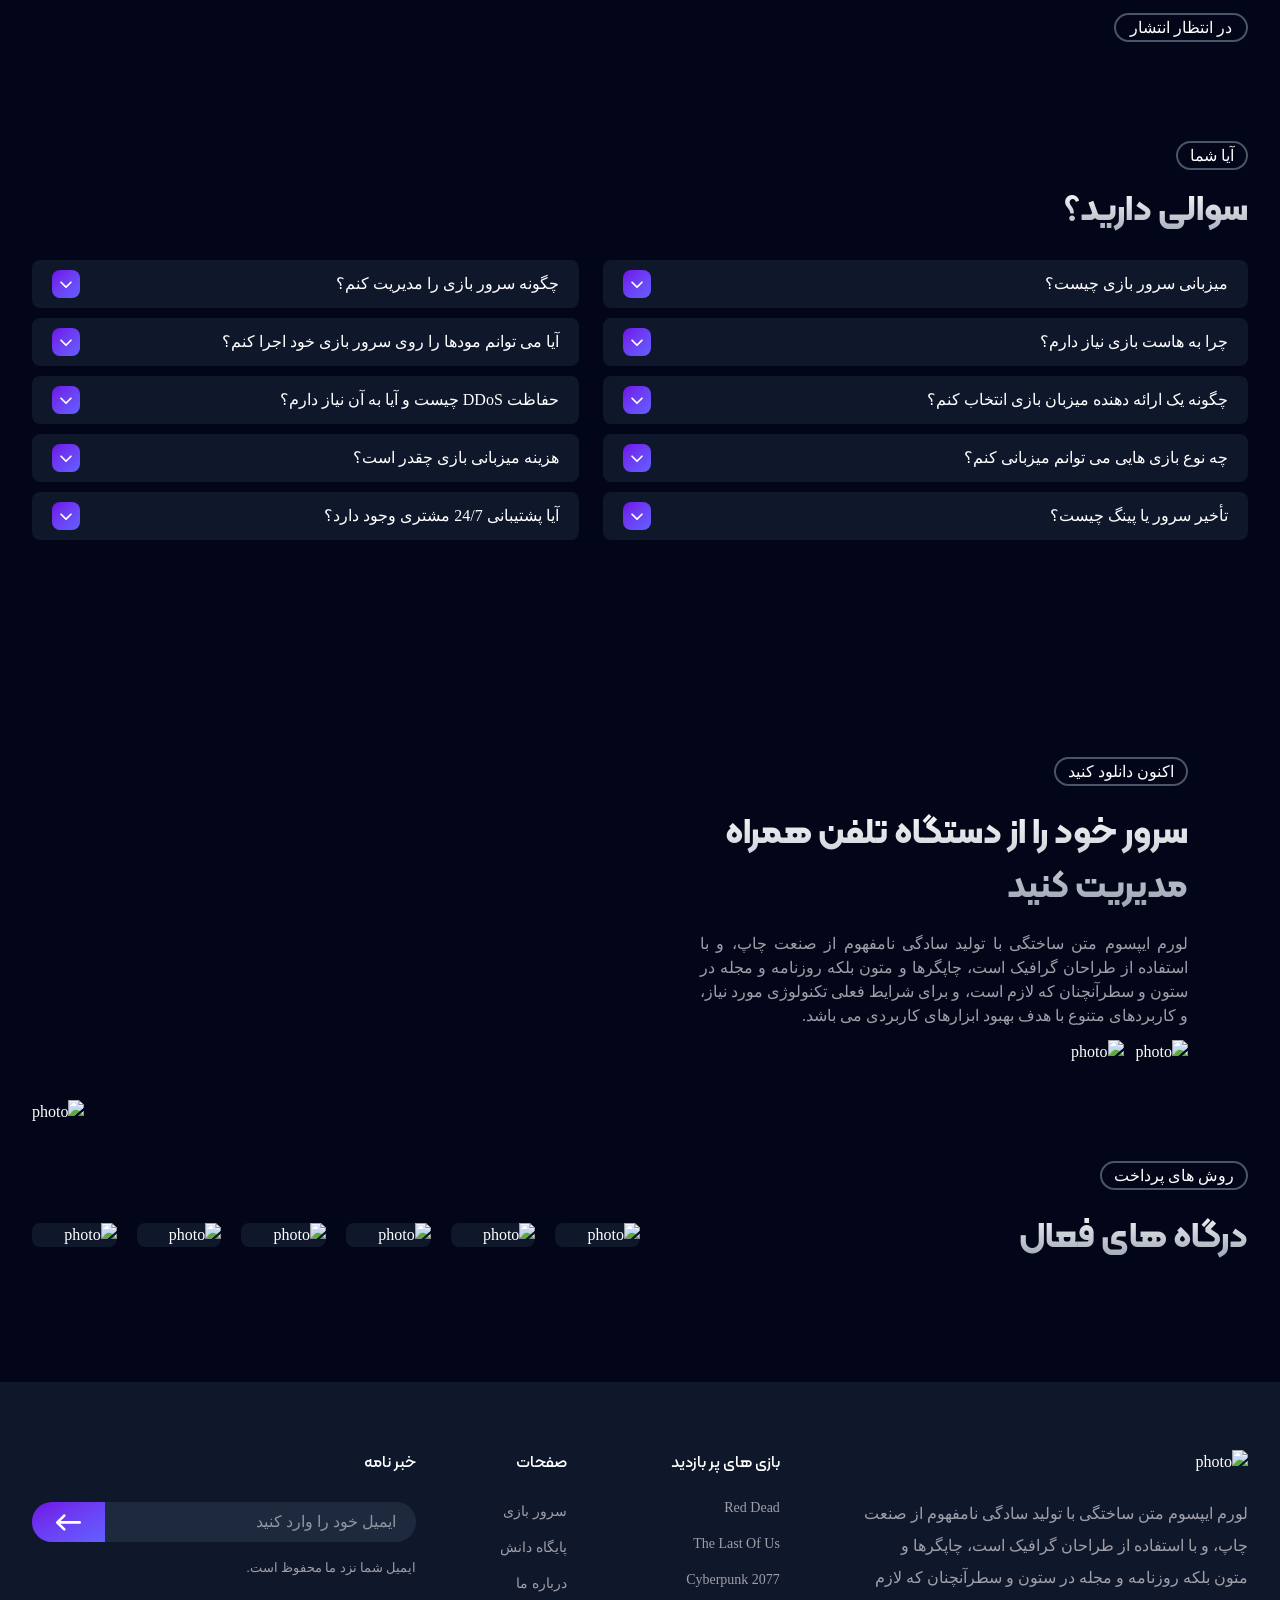
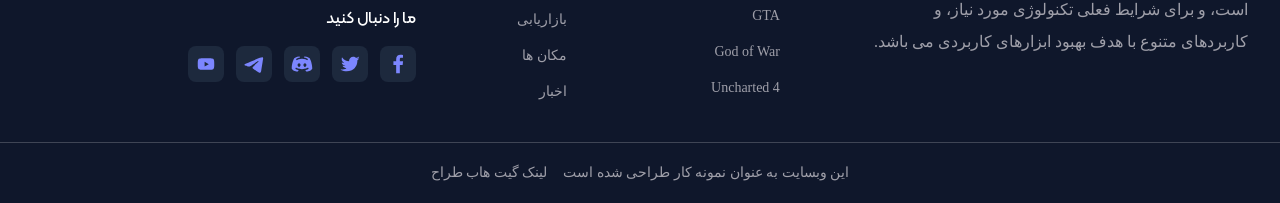
==== commit e05c6cc0: "fix footer" ====
--- a/index.html
+++ b/index.html
@@ -740,18 +740,21 @@
     <div class="px-5 mx-auto  sm:max-w-xl sm:px-0 md:max-w-[700px] lg:max-w-full lg:px-4 xl:max-w-7xl xl:px-8">
      <div class="flex flex-wrap gap-8 pb-10 lg:flex-nowrap">
       <div class="lg:w-1/3">
-        <img src="img/navbar/logo.png" alt="photo">
+        <a href="index.html" class="inline-flex">
+          <img src="img/navbar/logo.png" alt="photo">
+
+        </a>
         <p class="text-zinc-400 mt-6 leading-8">لورم ایپسوم متن ساختگی با تولید سادگی نامفهوم از صنعت چاپ، و با استفاده از طراحان گرافیک است، چاپگرها و متون بلکه روزنامه و مجله در ستون و سطرآنچنان که لازم است، و برای شرایط فعلی تکنولوژی مورد نیاز، و کاربردهای متنوع با هدف بهبود ابزارهای کاربردی می باشد.      </p>
       </div>
       <div class="w-full flex justify-around lg:w-1/3">
         <div class="flex flex-col  gap-4">
-          <span class="font-[kalam] mb-2">سرور بازی</span>
-          <a href="javascript:void(0)" class="text-zinc-400 text-sm hover:text-indigo-500 transition-all duration-300">تندر و شهر</a>
-          <a href="javascript:void(0)" class="text-zinc-400 text-sm hover:text-indigo-500 transition-all duration-300">مسابقه مرموز الف</a>
-          <a href="javascript:void(0)" class="text-zinc-400 text-sm hover:text-indigo-500 transition-all duration-300">خشم خاموش</a>
-          <a href="javascript:void(0)" class="text-zinc-400 text-sm hover:text-indigo-500 transition-all duration-300">سیاهچال فانک</a>
-          <a href="javascript:void(0)" class="text-zinc-400 text-sm hover:text-indigo-500 transition-all duration-300">اودیسه کهکشانی</a>
-          <a href="javascript:void(0)" class="text-zinc-400 text-sm hover:text-indigo-500 transition-all duration-300">افسانه جنگ</a>
+          <span class="font-[kalam] mb-2">بازی های پر بازدید</span>
+          <a href="game.html?id=28" class="text-zinc-400 text-sm hover:text-indigo-500 transition-all duration-300">Red Dead</a>
+          <a href="game.html?id=51325" class="text-zinc-400 text-sm hover:text-indigo-500 transition-all duration-300">The Last Of Us</a>
+          <a href="game.html?id=41494" class="text-zinc-400 text-sm hover:text-indigo-500 transition-all duration-300">Cyberpunk 2077</a>
+          <a href="game.html?id=416" class="text-zinc-400 text-sm hover:text-indigo-500 transition-all duration-300">GTA</a>
+          <a href="game.html?id=58175" class="text-zinc-400 text-sm hover:text-indigo-500 transition-all duration-300">God of War</a>
+          <a href="game.html?id=2462" class="text-zinc-400 text-sm hover:text-indigo-500 transition-all duration-300">Uncharted 4</a>
     
         </div>
         <div class="flex flex-col  gap-4">
@@ -767,13 +770,13 @@
       </div>
       <div class="flex flex-col w-full gap-4 lg:w-1/3">
         <span class="font-[kalam] mb-3">خبر نامه</span>
-        <div class="rounded-full flex justify-between h-10  pr-5  overflow-hidden bg-slate-800">
-          <input class="border-0 outline-0  h-full w-7/10 " type="email" placeholder="ایمیل خود را وارد کنید">
-          <button class="flex justify-center items-center cursor-pointer w-2/10 h-full bg-gradient-to-br from-violet-700 to-indigo-500">
+        <form class="rounded-full flex justify-between h-10  pr-5  overflow-hidden bg-slate-800">
+          <input required class="border-0 outline-0  h-full w-7/10 " type="email" placeholder="ایمیل خود را وارد کنید">
+          <button type="submit" class="flex justify-center items-center cursor-pointer w-2/10 h-full bg-gradient-to-br from-violet-700 to-indigo-500">
             <svg width="25px" height="25px" viewBox="0 -6.5 38 38" version="1.1" xmlns="http://www.w3.org/2000/svg" xmlns:xlink="http://www.w3.org/1999/xlink" fill="#000000"><g id="SVGRepo_bgCarrier" stroke-width="0"></g><g id="SVGRepo_tracerCarrier" stroke-linecap="round" stroke-linejoin="round"></g><g id="SVGRepo_iconCarrier"> <title>left-arrow</title> <desc>Created with Sketch.</desc> <g id="icons" stroke="none" stroke-width="1" fill="none" fill-rule="evenodd"> <g id="ui-gambling-website-lined-icnos-casinoshunter" transform="translate(-1641.000000, -158.000000)" fill="#ffffff" fill-rule="nonzero"> <g id="1" transform="translate(1350.000000, 120.000000)"> <path d="M317.812138,38.5802109 L328.325224,49.0042713 L328.41312,49.0858421 C328.764883,49.4346574 328.96954,49.8946897 329,50.4382227 L328.998248,50.6209428 C328.97273,51.0514917 328.80819,51.4628128 328.48394,51.8313977 L328.36126,51.9580208 L317.812138,62.4197891 C317.031988,63.1934036 315.770571,63.1934036 314.990421,62.4197891 C314.205605,61.6415481 314.205605,60.3762573 314.990358,59.5980789 L322.274264,52.3739093 L292.99947,52.3746291 C291.897068,52.3746291 291,51.4850764 291,50.3835318 C291,49.2819872 291.897068,48.3924345 292.999445,48.3924345 L322.039203,48.3917152 L314.990421,41.4019837 C314.205605,40.6237427 314.205605,39.3584519 314.990421,38.5802109 C315.770571,37.8065964 317.031988,37.8065964 317.812138,38.5802109 Z" id="left-arrow" transform="translate(310.000000, 50.500000) scale(-1, 1) translate(-310.000000, -50.500000) "> </path> </g> </g> </g> </g></svg>
           </button>
-        </div>
-        <p class="text-zinc-400 text-[13px]">ایمیل شما نزد ما محفوظ است. ما اسپم نمی کنیم.      </p>
+        </form>
+        <p class="text-zinc-400 text-[13px]">ایمیل شما نزد ما محفوظ است. </p>
         <span class="font-[kalam] mt-3">ما را دنبال کنید      </span>
         <div class="flex gap-3">
           <a class="group cursor-pointer flex justify-center items-center rounded-lg bg-slate-800 w-9 h-9 transition-all duration-300 hover:bg-white hover:fill-red-300">
@@ -800,12 +803,9 @@
     </div>
     <hr class="opacity-20">
     <div class="px-5 mx-auto  sm:max-w-xl sm:px-0 md:max-w-[700px] lg:max-w-full lg:px-4 xl:max-w-7xl xl:px-8">
-      <div class="flex flex-col  gap-3 text-sm text-zinc-400 py-5 md:flex-row md:justify-between">
-        <span >کپی رایت 2024 - طراحی شده توسط امیر      </span>
-        <div class="flex gap-7">
-          <a href="javascript:void(0)">شرایط & قوانین</a>
-          <a href="javascript:void(0)">سیاست حفظ حریم خصوصی</a>
-        </div>
+      <div class="flex justify-between text-sm text-zinc-400 py-5 md:justify-center md:gap-4 ">
+        <span >این وبسایت به عنوان نمونه کار طراحی شده است      </span>
+        <a href="https://github.com/amirRezazade" class="hover:text-indigo-500 transition-all duration-300" target="_blank">لینک گیت هاب طراح</a>
       </div>
     </div>
    </footer>
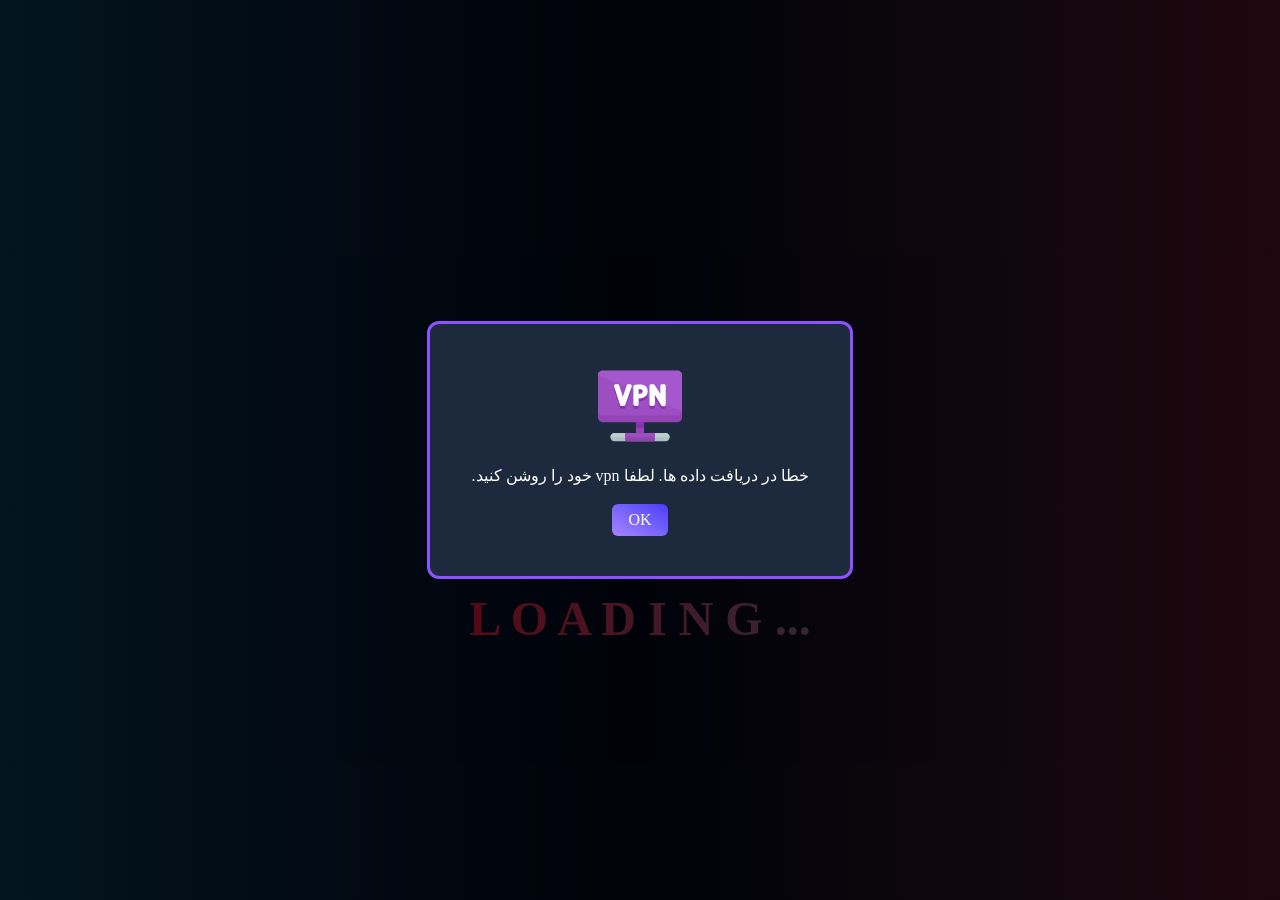
==== commit 75ba4e5d: "fix last bugs" ====
--- a/index.html
+++ b/index.html
@@ -11,6 +11,7 @@
     <link rel="stylesheet" href="assets/swiper-bundle.min.css">
     <link href="assets/aos.css" rel="stylesheet">
     <link href="./src/output.css" rel="stylesheet" />
+    
   </head>
   <body id="top"  >
    <div dir="ltr" id="loader" class=" h-screen w-screen justify-center items-center flex flex-col overflow-hidden md:bg-gradient-to-r from-[#13bde844]  via-[#020618] via-[50%] to-[#d819395f]">
@@ -34,6 +35,15 @@
       </div>
      </div>
       <!-- finish up to top section  -->
+       <!-- start vpn modal section  -->
+    <!-- <div  id="vpn-modal" class=" w-screen h-screen z-[999] fixed left-0 top-0 hidden justify-center items-center bg-black/60 text-white">
+        <div class="flex flex-col justify-center gap-4 items-center bg-slate-700 w-1/3 h-1/3 rounded-xl">
+           <span><svg version="1.1" id="Layer_1" xmlns="http://www.w3.org/2000/svg" xmlns:xlink="http://www.w3.org/1999/xlink" viewBox="0 0 496 496" xml:space="preserve" width="84px" height="84px" fill="#000000"><g id="SVGRepo_bgCarrier" stroke-width="0"></g><g id="SVGRepo_tracerCarrier" stroke-linecap="round" stroke-linejoin="round"></g><g id="SVGRepo_iconCarrier"> <path style="fill:#9443B5;" d="M248,298.4L248,298.4L248,298.4L248,298.4L248,298.4c-8-0.8-16-2.4-24-4v126.4c0,13.6,10.4,24,24,24 s24-10.4,24-24V294.4C264,296,256,297.6,248,298.4z"></path> <path style="fill:#8632AD;" d="M248,298.4L248,298.4L248,298.4L248,298.4c-8-0.8-16-2.4-24-4V376h48v-81.6 C264,296,256,297.6,248,298.4L248,298.4z"></path> <path style="fill:#AEBFC1;" d="M398.4,456H97.6c-13.6,0-24-10.4-24-24s10.4-24,24-24h301.6c13.6,0,24,10.4,24,24 C422.4,445.6,412,456,398.4,456z"></path> <path style="fill:#BECBCC;" d="M73.6,432c0-13.6,10.4-24,24-24h301.6c13.6,0,24,10.4,24,24"></path> <path style="fill:#9443B5;" d="M496,317.6c0,13.6-13.6,26.4-26.4,26.4H26.4C13.6,344,0,330.4,0,317.6V64c0-13.6,13.6-24,26.4-24 h442.4c13.6,0,27.2,10.4,27.2,24V317.6z"></path> <path style="fill:#9D4FC1;" d="M469.6,40H26.4C13.6,40,0,50.4,0,64v214.4C0,292,13.6,304,26.4,304h442.4c13.6,0,26.4-12,26.4-25.6 V64C496,50.4,482.4,40,469.6,40z"></path> <path style="fill:#A458CC;" d="M496,280V64c0-13.6-13.6-24-26.4-24H26.4C13.6,40,0,50.4,0,64"></path> <rect x="160" y="408" style="fill:#9443B5;" width="176" height="48"></rect> <rect x="160" y="408" style="fill:#9D4FC1;" width="176" height="24"></rect> <g> <path style="fill:#8632AD;" d="M192,144h-15.2c-3.2,0-6.4,0-7.2,3.2L151.2,200c-1.6,4.8-3.2,8.8-4.8,13.6c-1.6-4.8-2.4-9.6-4-14.4 L125.6,148c-0.8-3.2-4-4-8-4h-15.2c-2.4,0-4.8-0.8-6.4,1.6c-1.6,2.4-1.6,4-0.8,6.4l35.2,107.2c0.8,3.2,4,4.8,8,4.8h15.2 c3.2,0,6.4-2.4,7.2-5.6l38.4-108c0.8-2.4,0.8-3.2-0.8-5.6C196.8,143.2,194.4,144,192,144z"></path> <path style="fill:#8632AD;" d="M246.4,139.2c-9.6,0-20.8,0.8-29.6,2.4c-4,0.8-8,4-8,8V256c0,4.8,7.2,8,11.2,8h13.6 c4.8,0,6.4-3.2,6.4-8v-34.4c16,0.8,33.6-4.8,42.4-14.4c7.2-7.2,11.2-16.8,11.2-28.8s-4-21.6-12-28.8 C273.6,143.2,261.6,139.2,246.4,139.2z M264,180c0,9.6-7.2,15.2-20,15.2c-1.6,0-4,0-4,0v-28c0,0,4,0,5.6,0 C263.2,166.4,264,176,264,180z"></path> <path style="fill:#8632AD;" d="M393.6,144h-12.8c-4.8,0-4.8,0-4.8,4v44.8c0,4-1.6,7.2-1.6,10.4c-0.8-1.6-3.2-4-4-5.6l-35.2-52.8 c-1.6-1.6-4.8-0.8-7.2-0.8h-15.2c-4.8,0-8.8,0-8.8,4v108c0,4.8,4,8,8.8,8h12.8c4.8,0,10.4-3.2,10.4-8v-46.4c0-4-1.6-8-1.6-12 c1.6,2.4,2.4,4.8,4,8L372,260c1.6,2.4,4,4,6.4,4h14.4c4.8,0,6.4-3.2,6.4-8V148C400,144,397.6,144,393.6,144z"></path> </g> <g> <path style="fill:#FFFFFF;" d="M192,120h-15.2c-3.2,0-6.4,3.2-7.2,6.4L151.2,180c-1.6,4.8-3.2,9.6-4.8,14.4 c-1.6-4.8-2.4-8.8-4-13.6l-16.8-54.4c-0.8-3.2-4-6.4-8-6.4h-15.2c-2.4,0-4.8,2.4-6.4,4.8s-1.6,5.6-0.8,8l35.2,108.8 c0.8,3.2,4,6.4,8,6.4h15.2c3.2,0,6.4-3.2,7.2-6.4l38.4-108c0.8-2.4,0.8-6.4-0.8-8.8C196.8,122.4,194.4,120,192,120z"></path> <path style="fill:#FFFFFF;" d="M246.4,121.6c-9.6,0-20.8,0.8-29.6,2.4c-4,0.8-8,4-8,8v106.4c0,4.8,7.2,9.6,11.2,9.6h13.6 c4.8,0,6.4-5.6,6.4-9.6V204c16,0.8,33.6-4.8,42.4-14.4c7.2-7.2,11.2-16.8,11.2-28.8s-4-21.6-12-28.8 C273.6,125.6,261.6,121.6,246.4,121.6z M264,161.6c0,9.6-7.2,15.2-20,15.2c-1.6,0-4,0-4,0v-28c0,0,4,0,5.6,0 C263.2,148.8,264,158.4,264,161.6z"></path> <path style="fill:#FFFFFF;" d="M392,120h-16.8c-4.8,0-7.2,5.6-7.2,10.4v44.8c0,0.8,0,0.8,0,1.6l-32.8-52c-1.6-2.4-4.8-4.8-7.2-4.8 h-15.2c-4.8,0-8.8,5.6-8.8,10.4v108c0,4.8,4,9.6,8.8,9.6h12.8c4.8,0,10.4-5.6,10.4-9.6v-56c0.8,1.6,1.6,3.2,3.2,5.6l33.6,56 c1.6,2.4,4,4.8,6.4,4.8h14.4c4.8,0,6.4-5.6,6.4-9.6V130.4C400,125.6,396.8,120,392,120z"></path> </g> </g></svg></span>
+           <h1 class="">خطا در دریافت داده ها. لطفا vpn  خود را روشن کنید</h1>
+           <a href="index.html" class="bg-indigo-700 rounded-md py-1 px-4 ">OK</a>
+        </div>
+     </div> -->
+       <!-- finish vpn modal section  -->
 
       <!-- start header section -->
       <header  class="h-auto md:h-screen w-screen relative overflow-hidden select-none">
@@ -337,22 +347,22 @@
      <h2 class="font-[kalam] text-3xl my-7 bg-gradient-to-b from-white to-stone-400 bg-clip-text text-transparent lg:text-4xl lg:h-15 xl:text-5xl xl:h">سرور بازی پریمیوم</h2>
   
      <div class="flex  flex-wrap gap-10 md:justify-center md:gap-0 md:gap-y-10">
-      <div data-aos="fade-left" data-aos-duration="900" class=" flex flex-col gap-4 w-auto md:max-w-1/2 md:pl-7 lg:w-1/4 lg:text-justify xl:max-w-78">
+      <div data-aos="fade-left" data-aos-duration="900"  class=" flex flex-col gap-4 w-auto md:max-w-1/2 md:pl-7 lg:w-1/4 lg:text-justify xl:max-w-78">
         <img class="size-18" src="img/premium-section/1.png" alt="photo">
         <h3 class="font-[kalam] text-xl">راه اندازی فوق العاده سریع</h3>
         <p class="opacity-60 leading-7  ">لورم ایپسوم متن ساختگی با تولید سادگی نامفهوم از صنعت چاپ، و با استفاده از طراحان گرافیک است، چاپگرها و متون بلکه روزنامه و مجله در ستون و سطرآنچنان که لازم است      </p>
       </div>
-      <div data-aos="fade-left" data-aos-duration="1200" class=" flex flex-col gap-4 w-auto md:max-w-1/2 md:pl-7 lg:w-1/4 lg:text-justify xl:max-w-78">
+      <div data-aos="fade-left" data-aos-duration="1200"  class=" flex flex-col gap-4 w-auto md:max-w-1/2 md:pl-7 lg:w-1/4 lg:text-justify xl:max-w-78">
         <img class="size-18" src="img/premium-section/2.png" alt="photo">
         <h3 class="font-[kalam] text-xl">سخت افزار پرمیوم</h3>
         <p class="opacity-60 leading-7  ">لورم ایپسوم متن ساختگی با تولید سادگی نامفهوم از صنعت چاپ، و با استفاده از طراحان گرافیک است، چاپگرها و متون بلکه روزنامه و مجله در ستون و سطرآنچنان که لازم است      </p>
       </div>
-      <div data-aos="fade-left" data-aos-duration="1500" class=" flex flex-col gap-4 w-auto md:max-w-1/2 md:pl-7 lg:w-1/4 lg:text-justify xl:max-w-78">
+      <div data-aos="fade-left" data-aos-duration="1500"  class=" flex flex-col gap-4 w-auto md:max-w-1/2 md:pl-7 lg:w-1/4 lg:text-justify xl:max-w-78">
         <img class="size-18" src="img/premium-section/3.png" alt="photo">
         <h3 class="font-[kalam] text-xl">محافظت DDos</h3>
         <p class="opacity-60 leading-7  ">لورم ایپسوم متن ساختگی با تولید سادگی نامفهوم از صنعت چاپ، و با استفاده از طراحان گرافیک است، چاپگرها و متون بلکه روزنامه و مجله در ستون و سطرآنچنان که لازم است      </p>
       </div>
-      <div data-aos="fade-left" data-aos-duration="1800" class=" flex flex-col gap-4 w-auto md:max-w-1/2 md:pl-7 lg:w-1/4 lg:text-justify xl:max-w-78">
+      <div data-aos="fade-left" data-aos-duration="1800"  class=" flex flex-col gap-4 w-auto md:max-w-1/2 md:pl-7 lg:w-1/4 lg:text-justify xl:max-w-78">
         <img class="size-18" src="img/premium-section/4.png" alt="photo">
         <h3 class="font-[kalam] text-xl">پشتیبانی سریع</h3>
         <p class="opacity-60 leading-7  ">لورم ایپسوم متن ساختگی با تولید سادگی نامفهوم از صنعت چاپ، و با استفاده از طراحان گرافیک است، چاپگرها و متون بلکه روزنامه و مجله در ستون و سطرآنچنان که لازم است      </p>
@@ -517,7 +527,7 @@
         <!-- start new games section  -->
     <section class="mt-8 sm:mt-10 lg:mt-15 xl:mt-20 text-white">
       <div class="px-5 mx-auto sm:max-w-xl sm:px-0 md:max-w-[700px] lg:max-w-full lg:px-4 xl:max-w-7xl xl:px-8">
-      <span class="py-1 px-3.5  border-2 rounded-full border-gray-600">جدیدترین ها</span>
+      <a href="search.html?ordering=-released" class="py-1 px-3.5  border-2 rounded-full border-gray-600">جدیدترین ها</a>
     </div>
       <div class="new-game-swiper my-8 lg:m-11 select-none">
         <div id="new-game-swiper" class="swiper-wrapper">
@@ -549,7 +559,7 @@
       <!-- start top games section  -->
     <section class="my-8 sm:my-10 lg:my-10 xl:my-10 text-white">
       <div class="px-5 mx-auto sm:max-w-xl sm:px-0 md:max-w-[700px] lg:max-w-full lg:px-4 xl:max-w-7xl xl:px-8">
-      <span class="py-1 px-3.5  border-2 rounded-full border-gray-600">برترین ها</span>
+      <a href="search.html?ordering=-popularity" class="py-1 px-3.5  border-2 rounded-full border-gray-600">برترین ها</a>
     </div>
       <div class="top-game-swiper my-8 lg:m-11 select-none">
         <div id="top-game-swiper" class="swiper-wrapper">
@@ -606,7 +616,7 @@
       <span class="py-1 px-3 border-2 rounded-full border-gray-600 ">آیا شما</span>
       <h2 class="font-[kalam-bold] my-5 w-1/1 text-3xl  h-13 bg-gradient-to-b from-white to-gray-400 bg-clip-text text-transparent lg:text-4xl lg:w-auto">سوالی دارید؟</h2>
      <div class=" flex flex-col gap-2.5 lg:flex-row lg:gap-6">
-      <div data-aos="fade-left" class="flex flex-col gap-2.5 ">
+      <div data-aos="fade-left" data-aos-duration="1300" class="flex flex-col gap-2.5 ">
         <div  class="h-12 overflow-hidden transition-all duration-300 ease-in ">
           <button id="accordion" class=" cursor-pointer text-sm sm:text-base w-full h-12 px-5 flex justify-between items-center rounded-lg bg-slate-900">
             <span>میزبانی سرور بازی چیست؟</span>
@@ -644,7 +654,7 @@
         </div>
   
       </div>    
-      <div data-aos="fade-right" class="flex flex-col gap-2.5 ">
+      <div data-aos="fade-right" data-aos-duration="1300" class="flex flex-col gap-2.5 ">
         <div  class="h-12 overflow-hidden transition-all duration-300 ease-in ">
           <button id="accordion" class="  cursor-pointer text-sm sm:text-base w-full h-12 px-5 flex justify-between items-center rounded-lg bg-slate-900">
             <span>چگونه سرور بازی را مدیریت کنم؟</span>
@@ -692,7 +702,7 @@
   
     <!-- start downloading section  -->
    <section class="my-10 text-white lg:mt-40 lg:mb-10">
-    <div data-aos="fade-up" class="px-5 mx-auto  sm:max-w-xl sm:px-0 md:max-w-[700px] lg:max-w-full lg:px-4 xl:max-w-7xl xl:px-8">
+    <div data-aos="fade-up" data-aos-duration="1300" class="px-5 mx-auto  sm:max-w-xl sm:px-0 md:max-w-[700px] lg:max-w-full lg:px-4 xl:max-w-7xl xl:px-8">
       <div class="w-full h-full  bg-cover bg-center bg-fixed lg:relative"  style="background-image: url(img/downloading/2.webp);">
        <div class="w-full h-full p-10  lg:w-1/2 xl:p-15">
         <span class="py-1 px-3 border-2  rounded-full border-gray-600 ">اکنون دانلود کنید</span>
@@ -720,14 +730,14 @@
     <div class="px-5 mx-auto  sm:max-w-xl sm:px-0 md:max-w-[700px] lg:max-w-full lg:px-4 xl:max-w-7xl xl:px-8">
       <span  class="py-1 px-3 border-2  rounded-full border-gray-600 ">روش های پرداخت</span>
       <div class="flex flex-wrap lg:flex-nowrap lg:items-center lg:justify-between">
-        <h2 data-aos="fade-left" class="font-[kalam-bold] my-5 w-1/1 text-3xl  leading-normal bg-gradient-to-b from-white to-gray-400 bg-clip-text text-transparent lg:text-4xl lg:w-auto">درگاه های فعال      </h2>
-       <div class="flex flex-wrap gap-5 sm:flex-nowrap lg:w-1/2">
-        <a data-aos="fade-right" href="javascript:void(0)" class="w-1/4 grow bg-slate-900 rounded-lg"><img class="w-full" src="img/active post/visa.webp" alt="photo"></a>
-        <a data-aos="fade-right" href="javascript:void(0)" class="w-1/4 grow bg-slate-900 rounded-lg"><img class="w-full" src="img/active post/mastercard.webp" alt="photo"></a>
-        <a data-aos="fade-right" href="javascript:void(0)" class="w-1/4 grow bg-slate-900 rounded-lg"><img class="w-full" src="img/active post/paypal.webp" alt="photo"></a>
-        <a data-aos="fade-right" href="javascript:void(0)" class="w-1/4 grow bg-slate-900 rounded-lg"><img class="w-full" src="img/active post/jcb.webp" alt="photo"></a>
-        <a data-aos="fade-right" href="javascript:void(0)" class="w-1/4 grow bg-slate-900 rounded-lg"><img class="w-full" src="img/active post/skrill.webp" alt="photo"></a>
-        <a data-aos="fade-right" href="javascript:void(0)" class="w-1/4 grow bg-slate-900 rounded-lg"><img class="w-full" src="img/active post/american-express.webp" alt="photo"></a>
+        <h2 data-aos="fade-left" data-aos-duration="1300" class="font-[kalam-bold] my-5 w-1/1 text-3xl  leading-normal bg-gradient-to-b from-white to-gray-400 bg-clip-text text-transparent lg:text-4xl lg:w-auto">درگاه های فعال      </h2>
+       <div data-aos="fade-right" data-aos-duration="1300" class="flex flex-wrap gap-5 sm:flex-nowrap lg:w-1/2">
+        <a  href="javascript:void(0)" class="w-1/4 grow bg-slate-900 rounded-lg"><img class="w-full" src="img/active post/visa.webp" alt="photo"></a>
+        <a  href="javascript:void(0)" class="w-1/4 grow bg-slate-900 rounded-lg"><img class="w-full" src="img/active post/mastercard.webp" alt="photo"></a>
+        <a  href="javascript:void(0)" class="w-1/4 grow bg-slate-900 rounded-lg"><img class="w-full" src="img/active post/paypal.webp" alt="photo"></a>
+        <a  href="javascript:void(0)" class="w-1/4 grow bg-slate-900 rounded-lg"><img class="w-full" src="img/active post/jcb.webp" alt="photo"></a>
+        <a  href="javascript:void(0)" class="w-1/4 grow bg-slate-900 rounded-lg"><img class="w-full" src="img/active post/skrill.webp" alt="photo"></a>
+        <a  href="javascript:void(0)" class="w-1/4 grow bg-slate-900 rounded-lg"><img class="w-full" src="img/active post/american-express.webp" alt="photo"></a>
        </div>
       </div>
   
@@ -810,6 +820,7 @@
     </div>
    </footer>
    <!-- finish footer section  -->
+
   </div>
     
 
@@ -818,8 +829,12 @@
       <script src="assets/aos.js"></script>
     <script>
   AOS.init();
+
+
+
 </script>
       <script type="module" src="js/eventListeners.js"></script>
 
+
   </body>
 </html>
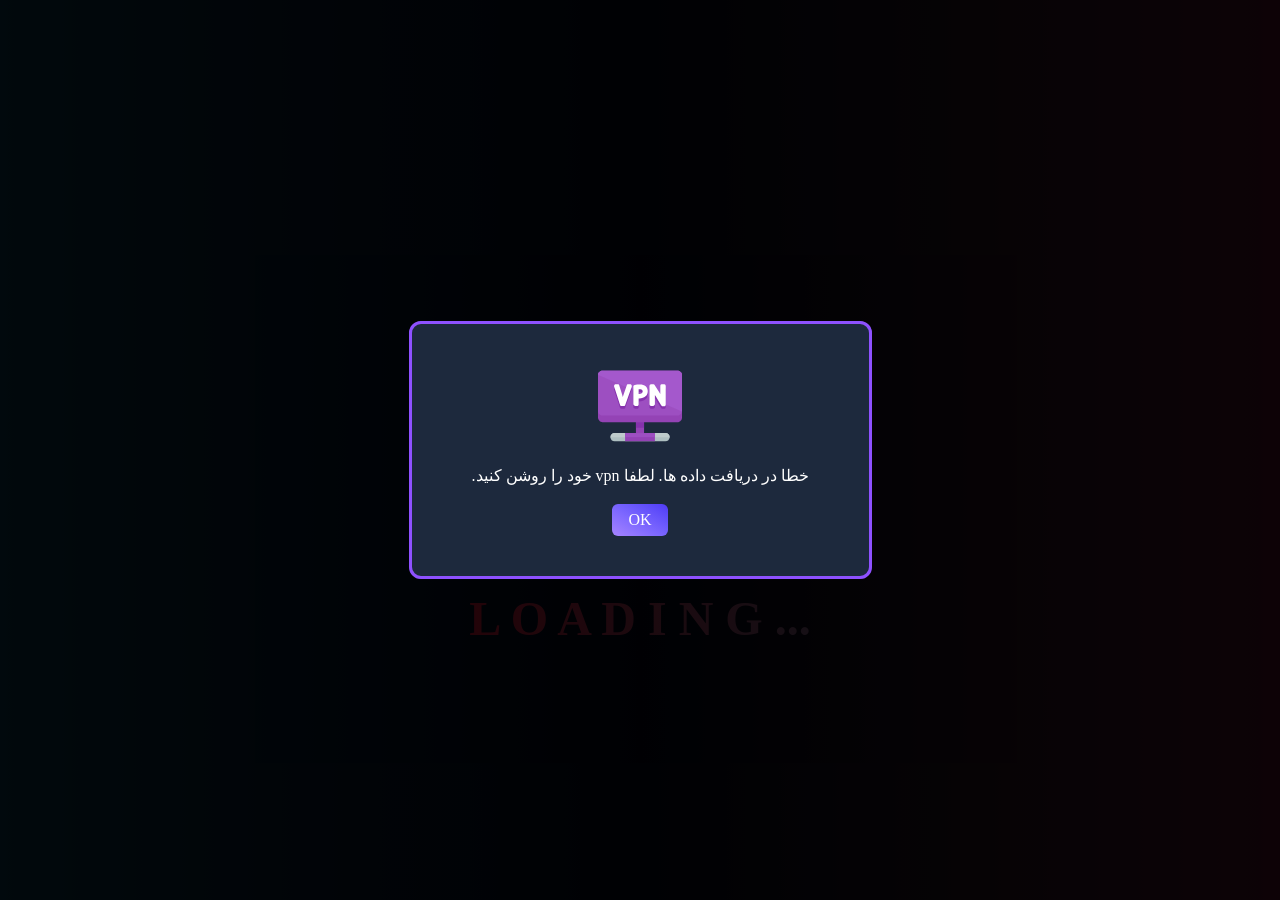
==== commit a3fbe3d5: "fix bugs" ====
--- a/index.html
+++ b/index.html
@@ -35,16 +35,6 @@
       </div>
      </div>
       <!-- finish up to top section  -->
-       <!-- start vpn modal section  -->
-    <!-- <div  id="vpn-modal" class=" w-screen h-screen z-[999] fixed left-0 top-0 hidden justify-center items-center bg-black/60 text-white">
-        <div class="flex flex-col justify-center gap-4 items-center bg-slate-700 w-1/3 h-1/3 rounded-xl">
-           <span><svg version="1.1" id="Layer_1" xmlns="http://www.w3.org/2000/svg" xmlns:xlink="http://www.w3.org/1999/xlink" viewBox="0 0 496 496" xml:space="preserve" width="84px" height="84px" fill="#000000"><g id="SVGRepo_bgCarrier" stroke-width="0"></g><g id="SVGRepo_tracerCarrier" stroke-linecap="round" stroke-linejoin="round"></g><g id="SVGRepo_iconCarrier"> <path style="fill:#9443B5;" d="M248,298.4L248,298.4L248,298.4L248,298.4L248,298.4c-8-0.8-16-2.4-24-4v126.4c0,13.6,10.4,24,24,24 s24-10.4,24-24V294.4C264,296,256,297.6,248,298.4z"></path> <path style="fill:#8632AD;" d="M248,298.4L248,298.4L248,298.4L248,298.4c-8-0.8-16-2.4-24-4V376h48v-81.6 C264,296,256,297.6,248,298.4L248,298.4z"></path> <path style="fill:#AEBFC1;" d="M398.4,456H97.6c-13.6,0-24-10.4-24-24s10.4-24,24-24h301.6c13.6,0,24,10.4,24,24 C422.4,445.6,412,456,398.4,456z"></path> <path style="fill:#BECBCC;" d="M73.6,432c0-13.6,10.4-24,24-24h301.6c13.6,0,24,10.4,24,24"></path> <path style="fill:#9443B5;" d="M496,317.6c0,13.6-13.6,26.4-26.4,26.4H26.4C13.6,344,0,330.4,0,317.6V64c0-13.6,13.6-24,26.4-24 h442.4c13.6,0,27.2,10.4,27.2,24V317.6z"></path> <path style="fill:#9D4FC1;" d="M469.6,40H26.4C13.6,40,0,50.4,0,64v214.4C0,292,13.6,304,26.4,304h442.4c13.6,0,26.4-12,26.4-25.6 V64C496,50.4,482.4,40,469.6,40z"></path> <path style="fill:#A458CC;" d="M496,280V64c0-13.6-13.6-24-26.4-24H26.4C13.6,40,0,50.4,0,64"></path> <rect x="160" y="408" style="fill:#9443B5;" width="176" height="48"></rect> <rect x="160" y="408" style="fill:#9D4FC1;" width="176" height="24"></rect> <g> <path style="fill:#8632AD;" d="M192,144h-15.2c-3.2,0-6.4,0-7.2,3.2L151.2,200c-1.6,4.8-3.2,8.8-4.8,13.6c-1.6-4.8-2.4-9.6-4-14.4 L125.6,148c-0.8-3.2-4-4-8-4h-15.2c-2.4,0-4.8-0.8-6.4,1.6c-1.6,2.4-1.6,4-0.8,6.4l35.2,107.2c0.8,3.2,4,4.8,8,4.8h15.2 c3.2,0,6.4-2.4,7.2-5.6l38.4-108c0.8-2.4,0.8-3.2-0.8-5.6C196.8,143.2,194.4,144,192,144z"></path> <path style="fill:#8632AD;" d="M246.4,139.2c-9.6,0-20.8,0.8-29.6,2.4c-4,0.8-8,4-8,8V256c0,4.8,7.2,8,11.2,8h13.6 c4.8,0,6.4-3.2,6.4-8v-34.4c16,0.8,33.6-4.8,42.4-14.4c7.2-7.2,11.2-16.8,11.2-28.8s-4-21.6-12-28.8 C273.6,143.2,261.6,139.2,246.4,139.2z M264,180c0,9.6-7.2,15.2-20,15.2c-1.6,0-4,0-4,0v-28c0,0,4,0,5.6,0 C263.2,166.4,264,176,264,180z"></path> <path style="fill:#8632AD;" d="M393.6,144h-12.8c-4.8,0-4.8,0-4.8,4v44.8c0,4-1.6,7.2-1.6,10.4c-0.8-1.6-3.2-4-4-5.6l-35.2-52.8 c-1.6-1.6-4.8-0.8-7.2-0.8h-15.2c-4.8,0-8.8,0-8.8,4v108c0,4.8,4,8,8.8,8h12.8c4.8,0,10.4-3.2,10.4-8v-46.4c0-4-1.6-8-1.6-12 c1.6,2.4,2.4,4.8,4,8L372,260c1.6,2.4,4,4,6.4,4h14.4c4.8,0,6.4-3.2,6.4-8V148C400,144,397.6,144,393.6,144z"></path> </g> <g> <path style="fill:#FFFFFF;" d="M192,120h-15.2c-3.2,0-6.4,3.2-7.2,6.4L151.2,180c-1.6,4.8-3.2,9.6-4.8,14.4 c-1.6-4.8-2.4-8.8-4-13.6l-16.8-54.4c-0.8-3.2-4-6.4-8-6.4h-15.2c-2.4,0-4.8,2.4-6.4,4.8s-1.6,5.6-0.8,8l35.2,108.8 c0.8,3.2,4,6.4,8,6.4h15.2c3.2,0,6.4-3.2,7.2-6.4l38.4-108c0.8-2.4,0.8-6.4-0.8-8.8C196.8,122.4,194.4,120,192,120z"></path> <path style="fill:#FFFFFF;" d="M246.4,121.6c-9.6,0-20.8,0.8-29.6,2.4c-4,0.8-8,4-8,8v106.4c0,4.8,7.2,9.6,11.2,9.6h13.6 c4.8,0,6.4-5.6,6.4-9.6V204c16,0.8,33.6-4.8,42.4-14.4c7.2-7.2,11.2-16.8,11.2-28.8s-4-21.6-12-28.8 C273.6,125.6,261.6,121.6,246.4,121.6z M264,161.6c0,9.6-7.2,15.2-20,15.2c-1.6,0-4,0-4,0v-28c0,0,4,0,5.6,0 C263.2,148.8,264,158.4,264,161.6z"></path> <path style="fill:#FFFFFF;" d="M392,120h-16.8c-4.8,0-7.2,5.6-7.2,10.4v44.8c0,0.8,0,0.8,0,1.6l-32.8-52c-1.6-2.4-4.8-4.8-7.2-4.8 h-15.2c-4.8,0-8.8,5.6-8.8,10.4v108c0,4.8,4,9.6,8.8,9.6h12.8c4.8,0,10.4-5.6,10.4-9.6v-56c0.8,1.6,1.6,3.2,3.2,5.6l33.6,56 c1.6,2.4,4,4.8,6.4,4.8h14.4c4.8,0,6.4-5.6,6.4-9.6V130.4C400,125.6,396.8,120,392,120z"></path> </g> </g></svg></span>
-           <h1 class="">خطا در دریافت داده ها. لطفا vpn  خود را روشن کنید</h1>
-           <a href="index.html" class="bg-indigo-700 rounded-md py-1 px-4 ">OK</a>
-        </div>
-     </div> -->
-       <!-- finish vpn modal section  -->
-
       <!-- start header section -->
       <header  class="h-auto md:h-screen w-screen relative overflow-hidden select-none">
          <!-- start navbar section -->
@@ -820,21 +810,15 @@
     </div>
    </footer>
    <!-- finish footer section  -->
+  </div>
 
-  </div>
-    
-
+  
       <script src="assets/swiper-bundle.min.js"></script>
       <script type="module" src="js/index.js"></script>
       <script src="assets/aos.js"></script>
     <script>
   AOS.init();
-
-
-
 </script>
       <script type="module" src="js/eventListeners.js"></script>
-
-
   </body>
 </html>
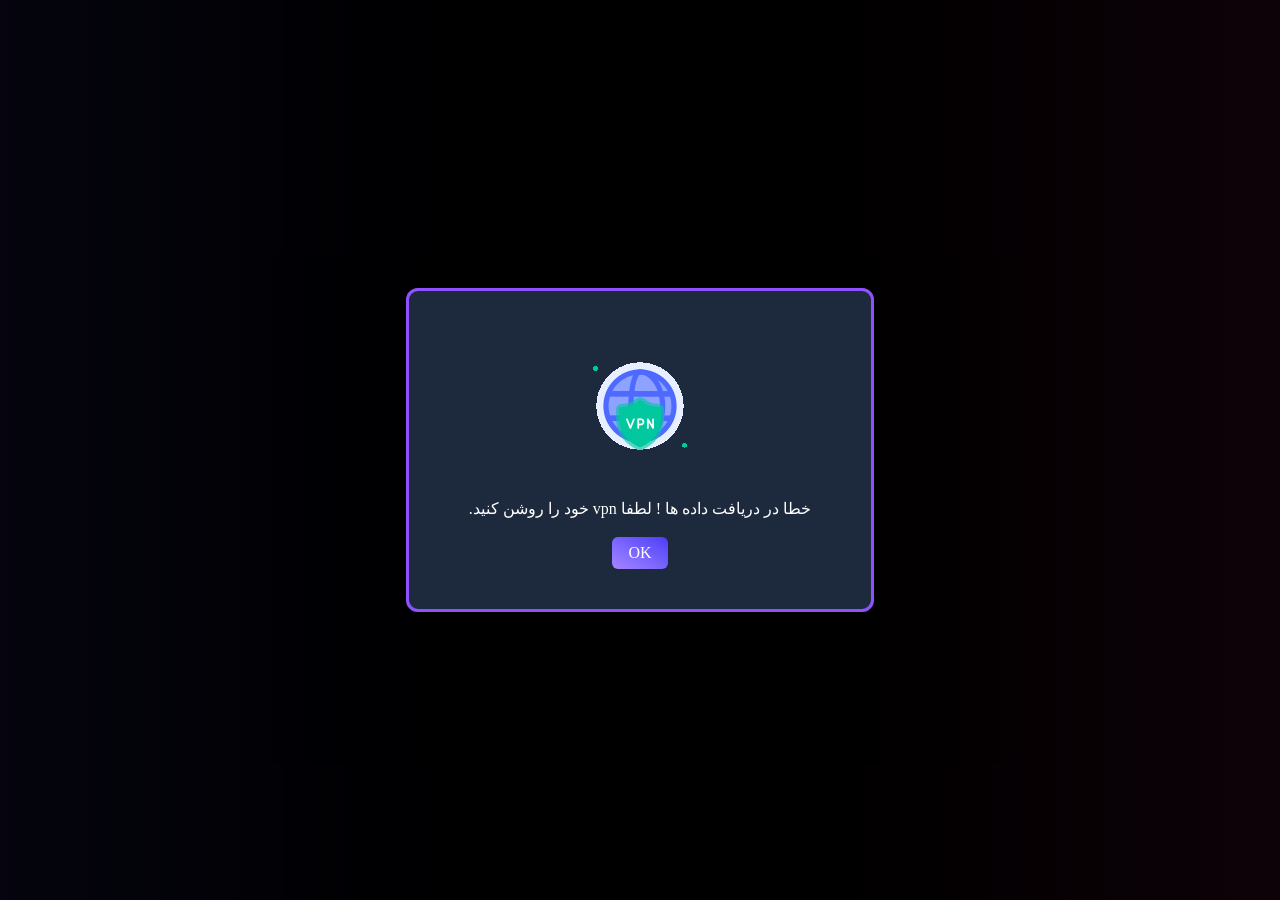
==== commit 79c2314f: "change loader and vpn modal icon" ====
--- a/index.html
+++ b/index.html
@@ -14,16 +14,28 @@
     
   </head>
   <body id="top"  >
-   <div dir="ltr" id="loader" class=" h-screen w-screen justify-center items-center flex flex-col overflow-hidden md:bg-gradient-to-r from-[#13bde844]  via-[#020618] via-[50%] to-[#d819395f]">
-      <img
-        class="loading-img"
-        width="600"
-        height="100"
-        src="img/loading-img.png"
-        alt="loading"
-      />
-        <h1 class="loading-text font-extrabold text-3xl md:text-5xl">L O A D I N G ...</h1>
-   </div>
+  <div dir="rtl" id="loading" >
+      <div>
+        <div class="loader">
+          <svg viewBox="0 0 80 80">
+            <circle r="32" cy="40" cx="40" id="test"></circle>
+          </svg>
+        </div>
+
+        <div class="loader triangle">
+          <svg viewBox="0 0 86 80">
+            <polygon points="43 8 79 72 7 72"></polygon>
+          </svg>
+        </div>
+
+        <div class="loader">
+          <svg viewBox="0 0 80 80">
+            <rect height="64" width="64" y="8" x="8"></rect>
+          </svg>
+        </div>
+        <h1 class="loading-text">لطفا vpn خود را روشن کنید!</h1>
+      </div>
+    </div>
   
     <div class="content hidden">
   
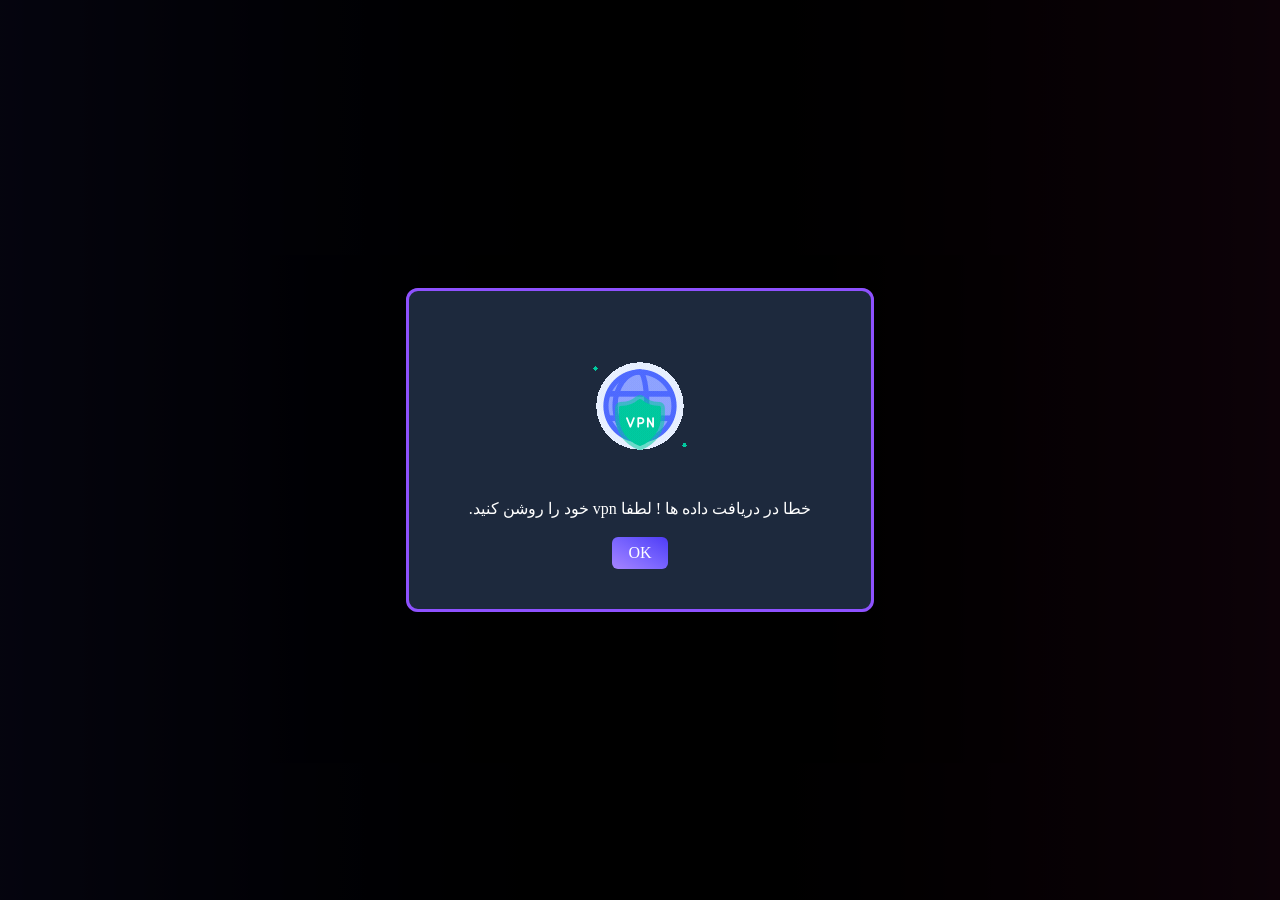
==== commit 73369104: "change default photos" ====
--- a/index.html
+++ b/index.html
@@ -48,7 +48,7 @@
      </div>
       <!-- finish up to top section  -->
       <!-- start header section -->
-      <header  class="h-auto md:h-screen w-screen relative overflow-hidden select-none">
+      <header  class=" h-screen w-screen relative overflow-hidden select-none">
          <!-- start navbar section -->
         <nav class="bg-slate-950 py-2 px-6 transition-all duration-300 flex justify-between items-center w-full fixed top-0 z-100 text-white select-none lg:bg-transparent  xl:justify-evenly 2xl:px-20" >
           <button id="toggle-menu-btn" class=" lg:hidden z-50">
@@ -331,7 +331,7 @@
           </div>
              <!-- finish header slider-number section  -->
               <!-- start header slider section  -->
-        <div class="swiper flex h-auto md:min-h-screen w-auto top-0 text-white">
+        <div class="swiper flex h-full md:min-h-screen w-auto top-0 text-white">
           <div id="header-swiper-wrapper" class="swiper-wrapper" style="background-image:url();">
           
           </div>
@@ -814,11 +814,17 @@
      </div>
     </div>
     <hr class="opacity-20">
-    <div class="px-5 mx-auto  sm:max-w-xl sm:px-0 md:max-w-[700px] lg:max-w-full lg:px-4 xl:max-w-7xl xl:px-8">
-      <div class="flex justify-between text-sm text-zinc-400 py-5 md:justify-center md:gap-4 ">
-        <span >این وبسایت به عنوان نمونه کار طراحی شده است      </span>
-        <a href="https://github.com/amirRezazade" class="hover:text-indigo-500 transition-all duration-300" target="_blank">لینک گیت هاب طراح</a>
-      </div>
+    <div class="py-2 xs:py-3 fill-white  flex items-center gap-1 justify-center">
+      <p class="text-xs">«طراحی و توسعه توسط امیر رضازاده — ۲۰۲۵»</p>
+      <a href="https://github.com/amirRezazade" target="-blank" class="fill-[var(--text-color)] px-2 py-1">
+        <svg fill="" width="25px" height="25px"  viewBox="-2 -2 24 24" xmlns="http://www.w3.org/2000/svg" preserveAspectRatio="xMinYMin" class="jam jam-github">
+          <g id="SVGRepo_bgCarrier" stroke-width="0"></g>
+          <g id="SVGRepo_tracerCarrier" stroke-linecap="round" stroke-linejoin="round"></g>
+          <g id="SVGRepo_iconCarrier">
+            <path d="M18.88 1.099C18.147.366 17.265 0 16.233 0H3.746C2.714 0 1.832.366 1.099 1.099.366 1.832 0 2.714 0 3.746v12.487c0 1.032.366 1.914 1.099 2.647.733.733 1.615 1.099 2.647 1.099H6.66c.19 0 .333-.007.429-.02a.504.504 0 0 0 .286-.169c.095-.1.143-.245.143-.435l-.007-.885c-.004-.564-.006-1.01-.006-1.34l-.3.052c-.19.035-.43.05-.721.046a5.555 5.555 0 0 1-.904-.091 2.026 2.026 0 0 1-.872-.39 1.651 1.651 0 0 1-.572-.8l-.13-.3a3.25 3.25 0 0 0-.41-.663c-.186-.243-.375-.407-.566-.494l-.09-.065a.956.956 0 0 1-.17-.156.723.723 0 0 1-.117-.182c-.026-.061-.004-.111.065-.15.07-.04.195-.059.378-.059l.26.04c.173.034.388.138.643.311a2.1 2.1 0 0 1 .631.677c.2.355.44.626.722.813.282.186.566.28.852.28.286 0 .533-.022.742-.065a2.59 2.59 0 0 0 .585-.196c.078-.58.29-1.028.637-1.34a8.907 8.907 0 0 1-1.333-.234 5.314 5.314 0 0 1-1.223-.507 3.5 3.5 0 0 1-1.047-.872c-.277-.347-.505-.802-.683-1.365-.177-.564-.266-1.215-.266-1.952 0-1.049.342-1.942 1.027-2.68-.32-.788-.29-1.673.091-2.652.252-.079.625-.02 1.119.175.494.195.856.362 1.086.5.23.14.414.257.553.352a9.233 9.233 0 0 1 2.497-.338c.859 0 1.691.113 2.498.338l.494-.312a6.997 6.997 0 0 1 1.197-.572c.46-.174.81-.221 1.054-.143.39.98.424 1.864.103 2.653.685.737 1.028 1.63 1.028 2.68 0 .737-.089 1.39-.267 1.957-.177.568-.407 1.023-.689 1.366-.282.343-.633.63-1.053.865-.42.234-.828.403-1.223.507a8.9 8.9 0 0 1-1.333.235c.45.39.676 1.005.676 1.846v3.11c0 .147.021.266.065.357a.36.36 0 0 0 .208.189c.096.034.18.056.254.064.074.01.18.013.318.013h2.914c1.032 0 1.914-.366 2.647-1.099.732-.732 1.099-1.615 1.099-2.647V3.746c0-1.032-.367-1.914-1.1-2.647z"></path>
+          </g>
+        </svg>
+      </a>
     </div>
    </footer>
    <!-- finish footer section  -->
